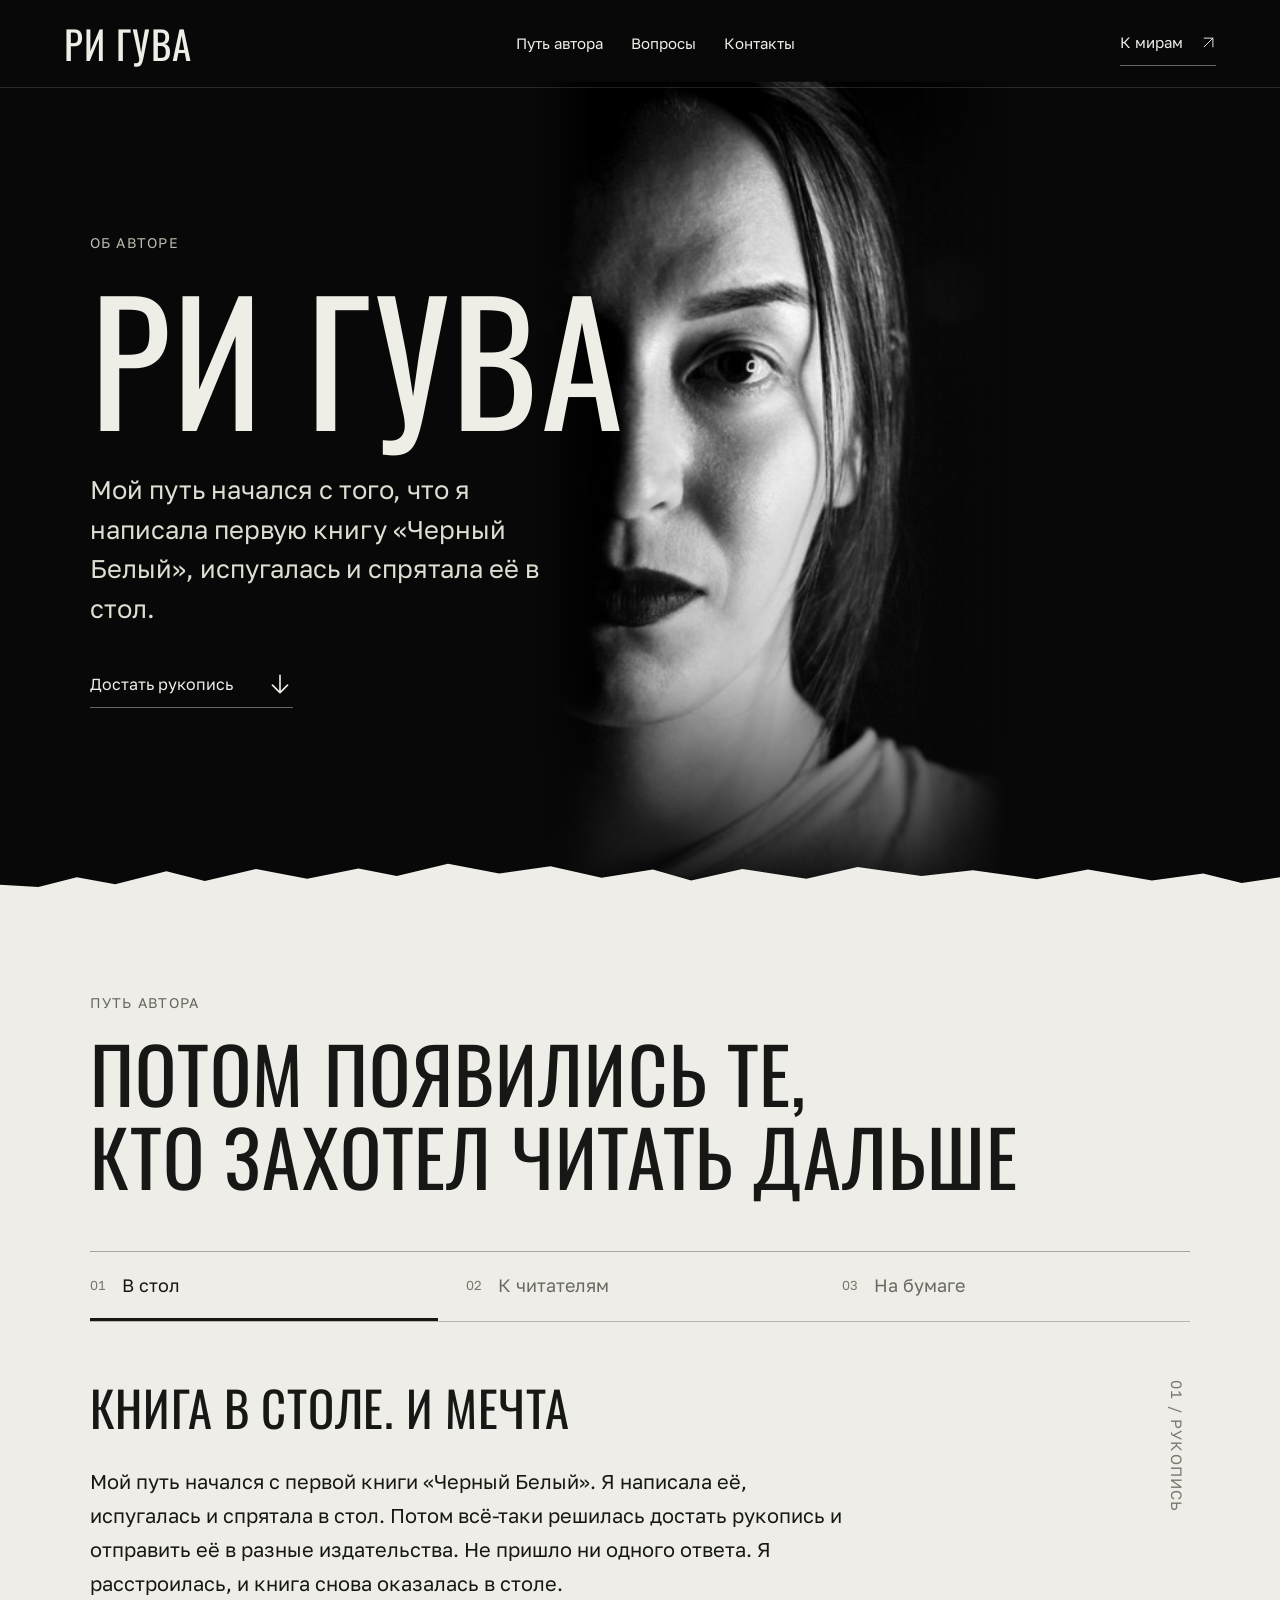
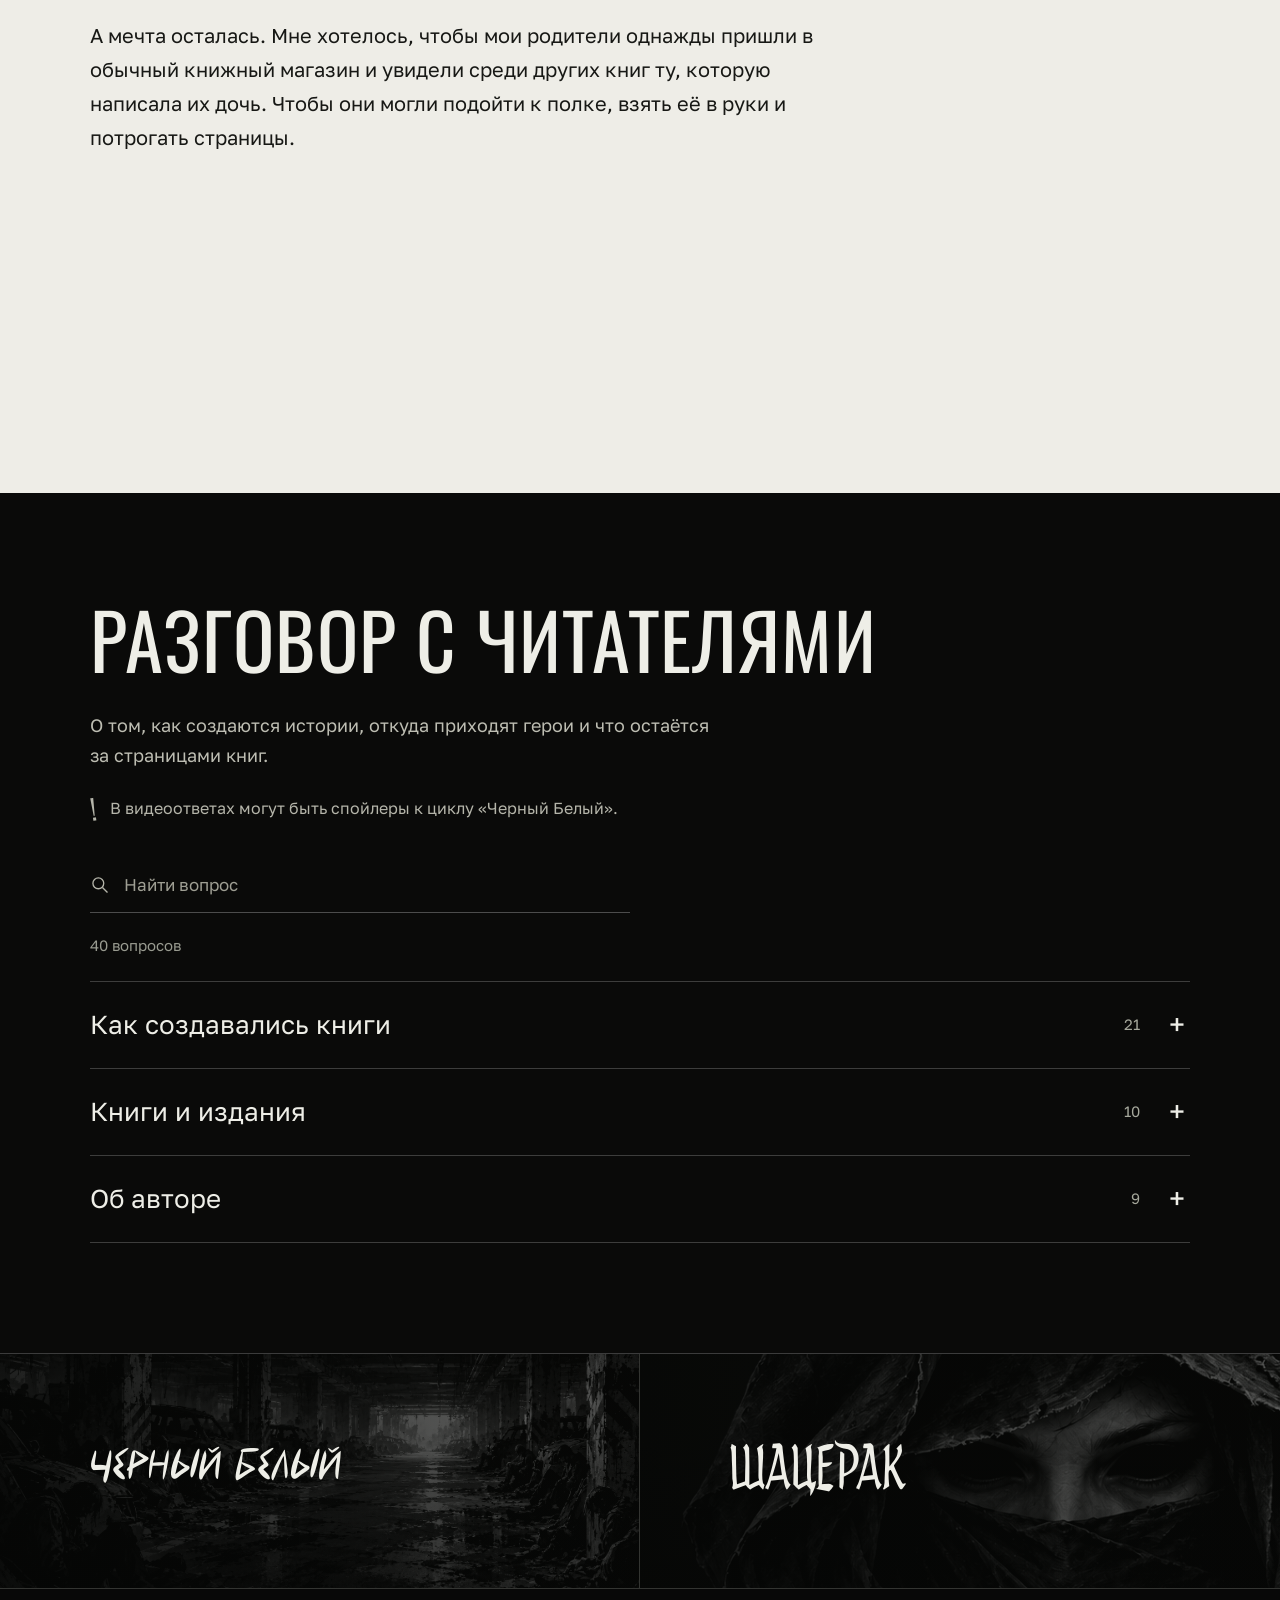
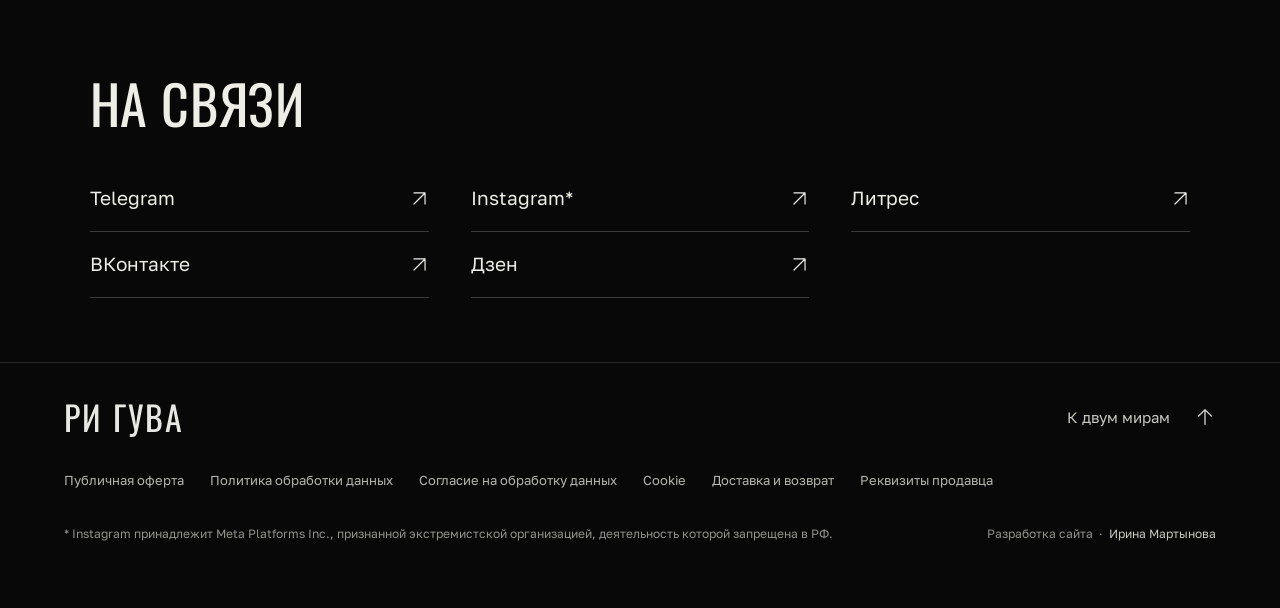
==== about/index.html @ eb8fe23f "Hide tap focus outlines while preserving keyboard focus" ====
<!doctype html>
<html lang="ru">
<head>
<meta charset="utf-8">
<meta http-equiv="Content-Security-Policy" content="connect-src 'none'; form-action 'none'; base-uri 'self'; object-src 'none'">
<meta name="robots" content="noindex,nofollow">
<meta name="viewport" content="width=device-width,initial-scale=1">
<meta name="theme-color" content="#080808">
<meta name="description" content="Ри Гува. История первой рукописи, читателей и книг, которые можно держать в руках.">
<title>Ри Гува · Об авторе</title>
<link rel="icon" href="../assets/sigil.svg" type="image/svg+xml">
<link rel="stylesheet" href="../assets/fonts.css">
<link rel="stylesheet" href="../world-fonts.css">
<link rel="stylesheet" href="../medieval-font-v9.css">
<link rel="stylesheet" href="../typography.css">
<link rel="stylesheet" href="../author-page-v50.css?v=108">
<script src="../resource-loading-v101.js?v=108.2" defer></script>
<script src="../focus-input-v110.js?v=110" defer></script>
<script src="../arrow-icons-v109.js?v=109" defer></script>
<script src="../questions-data-v16.js?v=45" defer></script>
<script src="../author-page-v50.js?v=84" defer></script>
<link rel="stylesheet" href="../author-reading-v68.css?v=68">
<link rel="stylesheet" href="../footer-consistency-v69.css?v=69">
<link rel="stylesheet" href="../author-heading-v72.css?v=72">
<link rel="stylesheet" href="../author-shatserak-tile-v74.css?v=108">
<link rel="stylesheet" href="../author-refinement-v84.css?v=84">
<link rel="stylesheet" href="../footer-shared-v82.css?v=82">
<link rel="stylesheet" href="../legal-v18.css?v=82">
<script src="../legal-v18.js?v=82" defer></script>
<link rel="stylesheet" href="../arrow-icons-v109.css?v=109">
<link rel="stylesheet" href="../focus-input-v110.css?v=110">
</head>
<body class="author-document">
<a class="author-skip" href="#author-path">Перейти к истории</a>
<header class="author-header">
 <a class="author-wordmark" href="../index.html?v=110#home" aria-label="Ри Гува, к двум мирам">РИ ГУВА</a>
 <nav aria-label="Об авторе"><a href="#author-path">Путь автора</a><a href="#author-questions">Вопросы</a><a href="#author-contact">Контакты</a></nav>
 <a class="author-world-return" href="../index.html?v=110#home">К мирам <span aria-hidden="true"><svg class="ri-arrow-icon-v109" viewBox="0 0 24 24" width="1em" height="1em" aria-hidden="true" focusable="false" fill="none" stroke="currentColor" stroke-width="1.5" stroke-linecap="round" stroke-linejoin="round"><path d="M5 19 19 5M5 5h14v14"/></svg></span></a>
</header>
<main>
 <section class="author-hero" aria-labelledby="author-name">
  <figure class="author-portrait"><img src="../assets/author-v50/ri-guva-portrait.svg" width="640" height="640" alt="Портрет Ри Гувы"></figure>
  <div class="author-hero-copy">
   <p class="author-eyebrow">Об авторе</p>
   <h1 id="author-name">Ри Гува</h1>
   <p class="author-lead">Мой путь начался с того, что я написала первую книгу «Черный Белый», испугалась и спрятала её в стол.</p>
   <a class="author-world-return" href="#author-path">Достать рукопись <span aria-hidden="true"><svg class="ri-arrow-icon-v109" viewBox="0 0 24 24" width="1em" height="1em" aria-hidden="true" focusable="false" fill="none" stroke="currentColor" stroke-width="1.5" stroke-linecap="round" stroke-linejoin="round"><path d="M12 4v16M5 13l7 7 7-7"/></svg></span></a>
  </div>
 </section>
 <section class="author-path" id="author-path" aria-labelledby="author-path-title">
  <div class="author-section-heading"><div><p class="author-eyebrow">Путь автора</p><h2 id="author-path-title">Потом появились те, кто&nbsp;захотел читать дальше</h2></div></div>
  <div class="author-manuscript">
   <div class="author-story-tabs" role="tablist" aria-label="Три главы пути автора">
    <button class="author-story-tab" type="button" id="author-tab-drawer" role="tab" aria-controls="author-panel-drawer" aria-selected="true" data-author-chapter="drawer" data-author-folio="01"><span aria-hidden="true">01</span>В&nbsp;стол</button>
    <button class="author-story-tab" type="button" id="author-tab-readers" role="tab" aria-controls="author-panel-readers" aria-selected="false" tabindex="-1" data-author-chapter="readers" data-author-folio="02"><span aria-hidden="true">02</span>К&nbsp;читателям</button>
    <button class="author-story-tab" type="button" id="author-tab-paper" role="tab" aria-controls="author-panel-paper" aria-selected="false" tabindex="-1" data-author-chapter="paper" data-author-folio="03"><span aria-hidden="true">03</span>На&nbsp;бумаге</button>
   </div>
   <div class="author-story-stage">
    <section class="author-story-panel" id="author-panel-drawer" role="tabpanel" aria-labelledby="author-tab-drawer" tabindex="0" data-author-panel="drawer">
     <h3>Книга в&nbsp;столе. И&nbsp;мечта</h3>
     <p>Мой путь начался с первой книги «Черный Белый». Я написала её, испугалась и спрятала в стол. Потом всё-таки решилась достать рукопись и отправить её в разные издательства. Не пришло ни одного ответа. Я расстроилась, и книга снова оказалась в столе.</p>
     <p>А мечта осталась. Мне хотелось, чтобы мои родители однажды пришли в обычный книжный магазин и увидели среди других книг ту, которую написала их дочь. Чтобы они могли подойти к полке, взять её в руки и потрогать страницы.</p>
    </section>
    <section class="author-story-panel" id="author-panel-readers" role="tabpanel" aria-labelledby="author-tab-readers" tabindex="0" data-author-panel="readers" hidden>
     <h3>Историю стали ждать</h3>
     <p>Спустя полтора года я снова собрала всю смелость и выложила «Черный Белый» на бесплатном сайте. И мой мир начал меняться. Появились комментарии, донаты, подписки и люди, которым была нужна моя история.</p>
     <p>Когда вышло продолжение, некоторые читатели возвращались к первой части по шесть раз. Мне было трудно в это поверить. Это был тот самый шок, который не получается передать словами. А потом всё чаще звучала одна просьба: выпустить бумажные книги. Читатели хотели не только читать с экрана, но и держать любимую историю в руках.</p>
    </section>
    <section class="author-story-panel" id="author-panel-paper" role="tabpanel" aria-labelledby="author-tab-paper" tabindex="0" data-author-panel="paper" hidden>
     <h3>Книги можно держать в руках</h3>
     <p>Бумажное издание я стала делать сама. Научилась верстать книги, нашла типографию и начала печатать. Когда история, которая столько времени существовала в рукописи и на экране, наконец стала настоящей книгой, я была чертовски счастлива.</p>
     <p>Книги я тоже распространяла сама, через свой канал и социальные сети. Я не пользовалась рекламой и продвижением. Новые читатели приходили благодаря тем, кто уже прочитал мои книги и хотел поделиться ими с другими. За меня всё делало сарафанное радио.</p>
     <div class="author-dream-v84">
      <p class="author-dream-intro-v84">У меня была мечта…</p>
      <blockquote>Чтобы родители могли прийти в книжный магазин и потрогать книгу их дочери</blockquote>
     </div>
    </section>
    <span class="author-folio" id="author-folio" aria-hidden="true"><span class="author-folio-number-v84" id="author-folio-number-v84">01</span> / РУКОПИСЬ</span>
   </div>
  </div>
 </section>
 <section class="author-questions" id="author-questions" aria-labelledby="author-questions-title">
  <div class="author-questions-inner">
   <h2 id="author-questions-title">Разговор с читателями</h2>
   <p class="author-questions-intro">О&nbsp;том, как создаются истории, откуда приходят герои и&nbsp;что остаётся за&nbsp;страницами книг.</p>
   <p class="author-spoiler" role="note"><span aria-hidden="true">!</span><span>В видеоответах могут быть спойлеры к циклу «Черный Белый».</span></p>
   <label class="author-search"><svg viewBox="0 0 24 24" aria-hidden="true"><circle cx="10" cy="10" r="6.5"/><path d="m15 15 6 6"/></svg><input type="search" id="author-question-search" placeholder="Найти вопрос" aria-label="Найти вопрос об авторе и книгах" aria-controls="author-question-results"></label>
   <p class="author-question-stats" id="author-question-stats" role="status" aria-live="polite"></p>
   <div id="author-question-results"><p class="author-question-empty">Все ответы доступны в <a href="https://t.me/riguva" target="_blank" rel="noopener noreferrer">канале Ри <svg class="ri-arrow-icon-v109" viewBox="0 0 24 24" width="1em" height="1em" aria-hidden="true" focusable="false" fill="none" stroke="currentColor" stroke-width="1.5" stroke-linecap="round" stroke-linejoin="round"><path d="M5 19 19 5M5 5h14v14"/></svg></a>.</p></div>
  </div>
 </section>
 <nav class="author-next-worlds" aria-label="Миры Ри Гувы">
  <a class="author-next-world" href="../index.html?v=110#world-black-white"><strong>Черный Белый</strong></a>
  <a class="author-next-world" href="../index.html?v=110#world-shatserak"><strong>Шацерак</strong></a>
 </nav>
</main>
<footer class="author-contact" id="author-contact" aria-labelledby="author-contact-title">
 <div class="author-contact-main-v82"><div class="author-contact-inner">
  <h2 id="author-contact-title">На связи</h2>
  <nav class="author-socials" aria-label="Ри Гува в интернете">
   <a href="https://t.me/riguva" target="_blank" rel="noopener noreferrer">Telegram <span aria-hidden="true"><svg class="ri-arrow-icon-v109" viewBox="0 0 24 24" width="1em" height="1em" aria-hidden="true" focusable="false" fill="none" stroke="currentColor" stroke-width="1.5" stroke-linecap="round" stroke-linejoin="round"><path d="M5 19 19 5M5 5h14v14"/></svg></span></a>
   <a href="https://www.instagram.com/rishaguva/" target="_blank" rel="noopener noreferrer" aria-describedby="instagram-note">Instagram* <span aria-hidden="true"><svg class="ri-arrow-icon-v109" viewBox="0 0 24 24" width="1em" height="1em" aria-hidden="true" focusable="false" fill="none" stroke="currentColor" stroke-width="1.5" stroke-linecap="round" stroke-linejoin="round"><path d="M5 19 19 5M5 5h14v14"/></svg></span></a>
   <a href="https://www.litres.ru/author/ri-guva-19764391/" target="_blank" rel="noopener noreferrer">Литрес <span aria-hidden="true"><svg class="ri-arrow-icon-v109" viewBox="0 0 24 24" width="1em" height="1em" aria-hidden="true" focusable="false" fill="none" stroke="currentColor" stroke-width="1.5" stroke-linecap="round" stroke-linejoin="round"><path d="M5 19 19 5M5 5h14v14"/></svg></span></a>
   <a href="https://vk.ru/riguva13" target="_blank" rel="noopener noreferrer">ВКонтакте <span aria-hidden="true"><svg class="ri-arrow-icon-v109" viewBox="0 0 24 24" width="1em" height="1em" aria-hidden="true" focusable="false" fill="none" stroke="currentColor" stroke-width="1.5" stroke-linecap="round" stroke-linejoin="round"><path d="M5 19 19 5M5 5h14v14"/></svg></span></a>
   <a href="https://dzen.ru/id/602923cfd131974df2d68e67" target="_blank" rel="noopener noreferrer">Дзен <span aria-hidden="true"><svg class="ri-arrow-icon-v109" viewBox="0 0 24 24" width="1em" height="1em" aria-hidden="true" focusable="false" fill="none" stroke="currentColor" stroke-width="1.5" stroke-linecap="round" stroke-linejoin="round"><path d="M5 19 19 5M5 5h14v14"/></svg></span></a>
  </nav>
   </div></div>
<!-- shared-footer:v82:start -->
<div class="site-footer-v82" data-shared-footer="v82">
 <div class="site-footer-v82__inner">
  <div class="site-footer-v82__top">
   <a class="site-footer-v82__wordmark" href="../index.html?v=110#home" data-worlds-home aria-label="Ри Гува, к двум мирам">РИ ГУВА</a>
   <a class="site-footer-v82__home" href="../index.html?v=110#home" data-worlds-home>К двум мирам <span aria-hidden="true"><svg class="ri-arrow-icon-v109" viewBox="0 0 24 24" width="1em" height="1em" aria-hidden="true" focusable="false" fill="none" stroke="currentColor" stroke-width="1.5" stroke-linecap="round" stroke-linejoin="round"><path d="M12 20V4M5 11l7-7 7 7"/></svg></span></a>
  </div>
  <nav class="site-footer-v82__documents" aria-label="Документы">
   <button type="button" data-legal-open="offer" aria-haspopup="dialog" aria-controls="legal-dialog">Публичная оферта</button>
   <button type="button" data-legal-open="privacy" aria-haspopup="dialog" aria-controls="legal-dialog">Политика обработки данных</button>
   <button type="button" data-legal-open="consent" aria-haspopup="dialog" aria-controls="legal-dialog">Согласие на обработку данных</button>
   <button type="button" data-legal-open="cookies" aria-haspopup="dialog" aria-controls="legal-dialog">Cookie</button>
   <button type="button" data-legal-open="delivery" aria-haspopup="dialog" aria-controls="legal-dialog">Доставка и возврат</button>
   <button type="button" data-legal-open="seller" aria-haspopup="dialog" aria-controls="legal-dialog">Реквизиты продавца</button>
  </nav>
  <div class="site-footer-v82__fineprint">
   <p class="site-footer-v82__note" id="instagram-note">* Instagram принадлежит Meta Platforms Inc., признанной экстремистской организацией, деятельность которой запрещена <span class="site-footer-v82__nowrap">в&nbsp;РФ.</span></p>
   <p class="site-footer-v82__credit">Разработка сайта <span aria-hidden="true">·</span> <span class="site-footer-v82__name">Ирина Мартынова</span></p>
  </div>
 </div>
</div>
<!-- shared-footer:v82:end -->

</footer>
<dialog id="legal-dialog" aria-labelledby="legal-dialog-title" aria-describedby="legal-document-status"><button class="dialog-close" type="button" data-close aria-label="Закрыть документ">×</button><h2 id="legal-dialog-title">Документы</h2><p id="legal-document-status">Документ готовится</p><p id="legal-document-copy"></p><p class="legal-document-note">Заглушка для будущего документа. Условия и реквизиты будут добавлены до запуска соответствующих функций сайта.</p></dialog>
</body>
</html>
---- assets/fonts.css ----
@font-face {
  font-family: 'Golos Text';
  font-style: normal;
  font-weight: 400;
  font-display: swap;
  src: url(font-5.ttf) format('truetype');
}
@font-face {
  font-family: 'Golos Text';
  font-style: normal;
  font-weight: 500;
  font-display: swap;
  src: url(font-6.ttf) format('truetype');
}
@font-face {
  font-family: 'Golos Text';
  font-style: normal;
  font-weight: 600;
  font-display: swap;
  src: url(font-7.ttf) format('truetype');
}
@font-face {font-family:'Cover Condensed';font-style:normal;font-weight:400;font-display:swap;src:url('cover-condensed.ttf') format('truetype');}
@font-face {font-family:'Cover Handwritten';font-style:normal;font-weight:400;font-display:swap;src:url('cover-handwritten.woff2') format('woff2');}
---- world-fonts.css ----
/* Distinct, locally hosted Cyrillic display faces for the two author worlds. */
@font-face{
 font-family:'Ri BW Brush';font-style:normal;font-weight:400;font-display:swap;
 src:url('assets/fonts-worlds/BRO.otf') format('opentype');
}
@font-face{
 font-family:'Ri Medieval';font-style:normal;font-weight:600;font-display:swap;
 src:url('assets/fonts-worlds/CormorantUnicase-SemiBold.ttf') format('truetype');
}
:root{--world-bw-font:'Ri BW Brush','Cover Condensed',sans-serif;--world-shatserak-font:'Ri Medieval',Georgia,serif}

/* The brush stays in large titles. Body copy and controls keep Golos Text. */
.two-worlds .portal-city .portal-copy h2,
.two-worlds[data-world='bw'] .hero.world-hero #hero-title,
.two-worlds[data-world='bw'] .chapter-copy #story-title,
.two-worlds [data-reading-world='bw'] .path-heading h3{
 font-family:var(--world-bw-font);font-weight:400;font-style:normal;
 text-transform:uppercase;letter-spacing:-.015em;line-height:.95;
 -webkit-text-stroke:0;transform:rotate(-3deg);transform-origin:left center;
}
.two-worlds .portal-city .portal-copy h2 em,
.two-worlds[data-world='bw'] #hero-title em,
.two-worlds[data-world='bw'] #story-title em{
 font-family:inherit;font-style:normal;font-weight:400;
}
.two-worlds .portal-city .portal-copy h2 em{margin-left:.15em}
.two-worlds[data-world='bw'] .hero.world-hero #hero-title em{margin-left:.15em}

/* Unicase capitals suggest manuscript and carved lettering without swashes. */
.two-worlds .portal-fantasy .portal-copy h2,
.two-worlds[data-world='shatserak'] .hero.world-hero #hero-title,
.two-worlds[data-world='shatserak'] .chapter-copy #story-title,
.two-worlds [data-reading-world='shatserak'] .path-heading h3{
 font-family:var(--world-shatserak-font);font-weight:600;font-style:normal;
 letter-spacing:.015em;line-height:.98;text-transform:none;
 -webkit-text-stroke:0;transform:none;font-synthesis:none;
}
.two-worlds[data-world='shatserak'] #hero-title em,
.two-worlds[data-world='shatserak'] #story-title em{
 font-family:inherit;font-weight:600;font-style:normal;
}

/* Optional scope for book names, if data-series is added by the app. */
.two-worlds .product-card[data-series='bw'] .product-name{font-family:var(--world-bw-font);font-weight:400;letter-spacing:.01em;line-height:1.12;text-transform:uppercase}
.two-worlds .product-card[data-series='shatserak'] .product-name{font-family:var(--world-shatserak-font);font-weight:600;line-height:1.08}
@media(max-width:600px){
 .two-worlds .portal-city .portal-copy h2{font-size:19.5vw;line-height:.96}
 .two-worlds .portal-fantasy .portal-copy h2{font-size:18.8vw;letter-spacing:.01em}
 .two-worlds[data-world='shatserak'] .hero.world-hero #hero-title{font-size:19.4vw;letter-spacing:0}
 .two-worlds[data-world='bw'] .hero.world-hero #hero-title{font-size:23vw;line-height:.98}
}

/* Embedded-font licence: BRO-OFL.txt
Copyright (c) 2022, Pavel Gridasov (https://videohive.net/user/colorama/portfolio),
with Reserved Font Name: "BRO"

This Font Software is licensed under the SIL Open Font License, Version 1.1.
This license is copied below, and is also available with a FAQ at:
http://scripts.sil.org/OFL


-----------------------------------------------------------
SIL OPEN FONT LICENSE Version 1.1 - 26 February 2007
-----------------------------------------------------------

PREAMBLE
The goals of the Open Font License (OFL) are to stimulate worldwide
development of collaborative font projects, to support the font creation
efforts of academic and linguistic communities, and to provide a free and
open framework in which fonts may be shared and improved in partnership
with others.

The OFL allows the licensed fonts to be used, studied, modified and
redistributed freely as long as they are not sold by themselves. The
fonts, including any derivative works, can be bundled, embedded, 
redistributed and/or sold with any software provided that any reserved
names are not used by derivative works. The fonts and derivatives,
however, cannot be released under any other type of license. The
requirement for fonts to remain under this license does not apply
to any document created using the fonts or their derivatives.

DEFINITIONS
"Font Software" refers to the set of files released by the Copyright
Holder(s) under this license and clearly marked as such. This may
include source files, build scripts and documentation.

"Reserved Font Name" refers to any names specified as such after the
copyright statement(s).

"Original Version" refers to the collection of Font Software components as
distributed by the Copyright Holder(s).

"Modified Version" refers to any derivative made by adding to, deleting,
or substituting -- in part or in whole -- any of the components of the
Original Version, by changing formats or by porting the Font Software to a
new environment.

"Author" refers to any designer, engineer, programmer, technical
writer or other person who contributed to the Font Software.

PERMISSION & CONDITIONS
Permission is hereby granted, free of charge, to any person obtaining
a copy of the Font Software, to use, study, copy, merge, embed, modify,
redistribute, and sell modified and unmodified copies of the Font
Software, subject to the following conditions:

1) Neither the Font Software nor any of its individual components,
in Original or Modified Versions, may be sold by itself.

2) Original or Modified Versions of the Font Software may be bundled,
redistributed and/or sold with any software, provided that each copy
contains the above copyright notice and this license. These can be
included either as stand-alone text files, human-readable headers or
in the appropriate machine-readable metadata fields within text or
binary files as long as those fields can be easily viewed by the user.

3) No Modified Version of the Font Software may use the Reserved Font
Name(s) unless explicit written permission is granted by the corresponding
Copyright Holder. This restriction only applies to the primary font name as
presented to the users.

4) The name(s) of the Copyright Holder(s) or the Author(s) of the Font
Software shall not be used to promote, endorse or advertise any
Modified Version, except to acknowledge the contribution(s) of the
Copyright Holder(s) and the Author(s) or with their explicit written
permission.

5) The Font Software, modified or unmodified, in part or in whole,
must be distributed entirely under this license, and must not be
distributed under any other license. The requirement for fonts to
remain under this license does not apply to any document created
using the Font Software.

TERMINATION
This license becomes null and void if any of the above conditions are
not met.

DISCLAIMER
THE FONT SOFTWARE IS PROVIDED "AS IS", WITHOUT WARRANTY OF ANY KIND,
EXPRESS OR IMPLIED, INCLUDING BUT NOT LIMITED TO ANY WARRANTIES OF
MERCHANTABILITY, FITNESS FOR A PARTICULAR PURPOSE AND NONINFRINGEMENT
OF COPYRIGHT, PATENT, TRADEMARK, OR OTHER RIGHT. IN NO EVENT SHALL THE
COPYRIGHT HOLDER BE LIABLE FOR ANY CLAIM, DAMAGES OR OTHER LIABILITY,
INCLUDING ANY GENERAL, SPECIAL, INDIRECT, INCIDENTAL, OR CONSEQUENTIAL
DAMAGES, WHETHER IN AN ACTION OF CONTRACT, TORT OR OTHERWISE, ARISING
FROM, OUT OF THE USE OR INABILITY TO USE THE FONT SOFTWARE OR FROM
OTHER DEALINGS IN THE FONT SOFTWARE.

*/

/* Embedded-font licence: CormorantUnicase-OFL.txt
Copyright 2015 the Cormorant Project Authors (github.com/CatharsisFonts/Cormorant)

This Font Software is licensed under the SIL Open Font License, Version 1.1.
This license is copied below, and is also available with a FAQ at:
https://scripts.sil.org/OFL


-----------------------------------------------------------
SIL OPEN FONT LICENSE Version 1.1 - 26 February 2007
-----------------------------------------------------------

PREAMBLE
The goals of the Open Font License (OFL) are to stimulate worldwide
development of collaborative font projects, to support the font creation
efforts of academic and linguistic communities, and to provide a free and
open framework in which fonts may be shared and improved in partnership
with others.

The OFL allows the licensed fonts to be used, studied, modified and
redistributed freely as long as they are not sold by themselves. The
fonts, including any derivative works, can be bundled, embedded, 
redistributed and/or sold with any software provided that any reserved
names are not used by derivative works. The fonts and derivatives,
however, cannot be released under any other type of license. The
requirement for fonts to remain under this license does not apply
to any document created using the fonts or their derivatives.

DEFINITIONS
"Font Software" refers to the set of files released by the Copyright
Holder(s) under this license and clearly marked as such. This may
include source files, build scripts and documentation.

"Reserved Font Name" refers to any names specified as such after the
copyright statement(s).

"Original Version" refers to the collection of Font Software components as
distributed by the Copyright Holder(s).

"Modified Version" refers to any derivative made by adding to, deleting,
or substituting -- in part or in whole -- any of the components of the
Original Version, by changing formats or by porting the Font Software to a
new environment.

"Author" refers to any designer, engineer, programmer, technical
writer or other person who contributed to the Font Software.

PERMISSION & CONDITIONS
Permission is hereby granted, free of charge, to any person obtaining
a copy of the Font Software, to use, study, copy, merge, embed, modify,
redistribute, and sell modified and unmodified copies of the Font
Software, subject to the following conditions:

1) Neither the Font Software nor any of its individual components,
in Original or Modified Versions, may be sold by itself.

2) Original or Modified Versions of the Font Software may be bundled,
redistributed and/or sold with any software, provided that each copy
contains the above copyright notice and this license. These can be
included either as stand-alone text files, human-readable headers or
in the appropriate machine-readable metadata fields within text or
binary files as long as those fields can be easily viewed by the user.

3) No Modified Version of the Font Software may use the Reserved Font
Name(s) unless explicit written permission is granted by the corresponding
Copyright Holder. This restriction only applies to the primary font name as
presented to the users.

4) The name(s) of the Copyright Holder(s) or the Author(s) of the Font
Software shall not be used to promote, endorse or advertise any
Modified Version, except to acknowledge the contribution(s) of the
Copyright Holder(s) and the Author(s) or with their explicit written
permission.

5) The Font Software, modified or unmodified, in part or in whole,
must be distributed entirely under this license, and must not be
distributed under any other license. The requirement for fonts to
remain under this license does not apply to any document created
using the Font Software.

TERMINATION
This license becomes null and void if any of the above conditions are
not met.

DISCLAIMER
THE FONT SOFTWARE IS PROVIDED "AS IS", WITHOUT WARRANTY OF ANY KIND,
EXPRESS OR IMPLIED, INCLUDING BUT NOT LIMITED TO ANY WARRANTIES OF
MERCHANTABILITY, FITNESS FOR A PARTICULAR PURPOSE AND NONINFRINGEMENT
OF COPYRIGHT, PATENT, TRADEMARK, OR OTHER RIGHT. IN NO EVENT SHALL THE
COPYRIGHT HOLDER BE LIABLE FOR ANY CLAIM, DAMAGES OR OTHER LIABILITY,
INCLUDING ANY GENERAL, SPECIAL, INDIRECT, INCIDENTAL, OR CONSEQUENTIAL
DAMAGES, WHETHER IN AN ACTION OF CONTRACT, TORT OR OTHERWISE, ARISING
FROM, OUT OF THE USE OR INABILITY TO USE THE FONT SOFTWARE OR FROM
OTHER DEALINGS IN THE FONT SOFTWARE.

*/
---- medieval-font-v9.css ----
/* V9: Stieglitz SP Light, selected by Ameli from specimen option 01. */
@font-face{
 font-family:'Ri Medieval V9';font-style:normal;font-weight:300;font-display:swap;
 src:url('assets/fonts-worlds/v9/StieglitzSP-Light.otf') format('opentype');
 /* Use the title face for Cyrillic; punctuation uses the readable fallback. */
 unicode-range:U+0400-052F;
}
:root{--world-shatserak-font:'Ri Medieval V9',Georgia,serif}
.two-worlds .portal-fantasy .portal-copy h2,
.two-worlds[data-world='shatserak'] .hero.world-hero #hero-title,
.two-worlds[data-world='shatserak'] .chapter-copy #story-title,
.two-worlds [data-reading-world='shatserak'] .path-heading h3,
.two-worlds .product-card[data-series='shatserak'] .product-name,
.two-worlds .product-detail[data-series='shatserak'] .detail-copy h2{
 font-family:var(--world-shatserak-font);font-weight:300;font-style:normal;
 text-transform:none;font-variant:normal;font-synthesis:none;
 letter-spacing:.015em;line-height:1.08;
 -webkit-text-stroke:0;transform:none;
}
.two-worlds[data-world='shatserak'] #hero-title em,
.two-worlds[data-world='shatserak'] #story-title em{
 font-family:inherit;font-weight:300;font-style:normal;
}
@media(max-width:600px){
 .two-worlds .portal-fantasy .portal-copy h2{font-size:19.2vw;letter-spacing:0;line-height:1.08}
 .two-worlds[data-world='shatserak'] .hero.world-hero #hero-title{font-size:20.1vw;letter-spacing:0;line-height:1.06}
 .two-worlds[data-world='shatserak'] .chapter-copy #story-title{font-size:12.4vw;letter-spacing:0;line-height:1.15}
 .two-worlds .product-detail[data-series='shatserak'] .detail-copy h2{font-size:46px;line-height:1.1}
}

/* Stieglitz SP Light, original font file unmodified.
Copyright: Sasha Pavljenko / Павленко + дизайн. All rights reserved.
Author and original SP download: https://pavljenko.ru/product/shrift-stieglitz
Current SP terms: https://pavljenko.ru/page/sp (28.08.2026)
This font uses the author's free SP terms, not SIL OFL.
Personal and commercial use and embedding are permitted. Do not modify the
font, remove author information or sell the font file. Retain the author's
current SP terms and the original source link with redistribution.
Full original author licence PDF, unchanged (embedded by the standalone packager):
url('assets/fonts-worlds/v9/SP-License.pdf')
*/
---- typography.css ----
/* V12 shared type system. World lettering belongs to world names and quotations;
   Golos handles the shop, navigation and all continuous reading. */
:root{
 --ui-font:'Golos Text',Arial,sans-serif;
 --sans:var(--ui-font);--serif:var(--ui-font);
 --type-body:17px;--type-control:16px;--type-meta:13px;
 --type-heading:clamp(34px,3.8vw,54px);
}
body.cinema{font-family:var(--ui-font);font-size:var(--type-body);line-height:1.65;font-synthesis:none;-webkit-text-size-adjust:100%;text-size-adjust:100%}
body.cinema :is(button,input,select,textarea){font-family:var(--ui-font)}
body.cinema .skip{font-size:16px;line-height:1.5}

/* A single, quiet heading style throughout the shared shop. */
body.cinema .section-heading,
body.cinema[data-world='shatserak'] .catalog .section-heading{display:block;margin-bottom:36px}
body.cinema .section-heading h2,
body.cinema.two-worlds .section-heading h2,
body.cinema[data-world='shatserak'] .catalog .section-heading h2,
body.cinema .closing h2{
 font-family:var(--ui-font);font-size:var(--type-heading);font-weight:500;
 font-style:normal;line-height:1.16;letter-spacing:-.035em;
 text-transform:none;transform:none;-webkit-text-stroke:0;max-width:100%;
}
body.cinema .section-heading h2 em,
body.cinema[data-world='shatserak'] .catalog .section-heading h2 em,
body.cinema .closing h2 em{font:inherit;color:inherit}
body.cinema :is(.catalog,.merch,.bonus-materials,.worlds){padding-top:88px;padding-bottom:88px}
body.cinema .closing{padding-top:72px;padding-bottom:72px;min-height:0}
body.cinema .closing>.eyebrow{display:none}
body.cinema .closing-bottom{margin-top:30px;display:block}
body.cinema .closing .text-link{font:400 17px/1.55 var(--ui-font);min-height:48px;gap:26px}
body.cinema .closing-sigil{width:90px;height:210px;top:36px;right:10%;opacity:.22}

/* Navigation stays legible instead of shrinking to fit. */
body.cinema.two-worlds .header{height:88px;padding-inline:5%;gap:26px}
body.cinema .header .wordmark,body.cinema .footer .wordmark{font-family:'Cover Condensed',var(--ui-font);font-size:36px;font-weight:400;line-height:1;letter-spacing:2px;white-space:nowrap}
body.cinema .desktop-nav{margin-left:0;gap:28px;flex-shrink:0;font:400 15px/1.4 var(--ui-font)}
body.cinema .desktop-nav a{min-height:44px;display:flex;align-items:center;gap:6px;padding-block:10px;white-space:nowrap}
body.cinema .desktop-nav a span{font-size:12px;vertical-align:baseline;padding:0;color:#aaa}
body.cinema .header-actions{gap:16px}
body.cinema .experience-replay{font:400 14px/1.4 var(--ui-font);min-height:44px;letter-spacing:0;white-space:nowrap}
body.cinema .bag-button{font:400 15px/1.4 var(--ui-font);gap:10px;min-height:44px}
body.cinema .bag-button span{width:28px;height:28px;font-size:13px}
body.cinema .icon-button{width:44px;height:44px;padding:10px;flex-shrink:0}
body.cinema .icon-button svg{width:24px;height:24px}
@media(max-width:1370px){body.cinema .header .experience-replay{display:none}}
@media(max-width:1180px){
 body.cinema .header .desktop-nav{display:none}
 body.cinema .header .mobile-menu{display:grid}
 body.cinema .header .header-actions{gap:12px}
}

/* World gate: real genre labels and controls, with the chosen world faces intact. */
body.cinema .gate-heading{top:132px}
body.cinema .gate-heading .eyebrow{font:400 12px/1.5 var(--ui-font);letter-spacing:.1em;margin-bottom:20px}
body.cinema .gate-heading h1{font:400 clamp(38px,4.4vw,66px)/1.12 var(--ui-font);letter-spacing:-.045em}
body.cinema .gate-heading h1 em{font:inherit;font-style:normal}
body.cinema .portal-copy .portal-index{font:400 12px/1.5 var(--ui-font);letter-spacing:.07em;margin-bottom:24px;gap:16px}
body.cinema .portal-index>span:first-child{font:400 18px/1.4 var(--ui-font);letter-spacing:0}
body.cinema .portal-description{font:400 17px/1.6 var(--ui-font);color:#d0d0d0;max-width:34ch;margin-top:28px;min-height:0}
body.cinema .portal-bottom{padding-top:22px;margin-top:28px;gap:22px}
body.cinema .portal-enter{font:400 15px/1.5 var(--ui-font);letter-spacing:.015em;gap:15px}
body.cinema .portal-enter i{width:48px;height:48px;font-size:24px;flex-shrink:0}
body.cinema .portal-count{font:400 13px/1.5 var(--ui-font);letter-spacing:.02em;white-space:nowrap;color:#bbb}
body.cinema .gate-caption{display:none}

/* The immersive scenes have only large literary type and clear navigation. */
body.cinema .hero-topline>span:first-child{font:inherit;padding-left:0}
body.cinema .hero-topline{font:400 12px/1.5 var(--ui-font);letter-spacing:.08em}
body.cinema .hero-topline>span:last-child{display:none}
body.cinema.two-worlds .hero.world-hero .hero-invitation>p{font:400 17px/1.65 var(--ui-font);color:#dedede;max-width:360px}
body.cinema .hero-invitation{gap:30px}
body.cinema.two-worlds .world-hero .enter-story{font:400 15px/1.5 var(--ui-font);letter-spacing:.015em;gap:16px;min-height:48px}
body.cinema .enter-symbol{width:52px;height:52px;font-size:28px;flex-shrink:0}
body.cinema .world-hero-footer{font:400 15px/1.5 var(--ui-font);letter-spacing:0;gap:28px;bottom:40px;padding-top:18px}
body.cinema .world-hero-footer :is(a,button){min-height:44px;display:flex;align-items:center;font:inherit;letter-spacing:inherit}
body.cinema .gate-effects{font:400 14px/1.3 var(--ui-font);min-height:44px;padding:9px 15px;gap:8px;right:22px;bottom:20px;max-width:190px}
body.cinema .gate-effects .effect-icon{font-size:22px}
body.cinema.two-worlds[data-world='bw'] #story-title{font:400 clamp(42px,4.6vw,76px)/1.16 var(--world-bw-font);letter-spacing:.01em}
body.cinema.two-worlds[data-world='bw'] #story .chapter-description{display:none}
body.cinema.two-worlds[data-world='shatserak'] #story-title{font:300 clamp(50px,6.4vw,94px)/1.14 var(--world-shatserak-font);letter-spacing:.01em}
body.cinema.two-worlds[data-world='shatserak'] #story .chapter-description{font:300 clamp(34px,3.5vw,48px)/1.28 var(--world-shatserak-font);letter-spacing:.01em;max-width:660px;color:#ccc;margin-top:25px}
body.cinema #story .chapter-copy{max-width:64%}
body.cinema #story .chapter-link{font:400 16px/1.5 var(--ui-font);gap:30px;min-height:48px;margin-top:28px}
body.cinema #story .chapter-object>span{font:400 13px/1.5 var(--ui-font);letter-spacing:0}
body.cinema #story .chapter-bottom a,body.cinema .memory-bottom a,body.cinema .field-bottom a{font:400 15px/1.5 var(--ui-font);letter-spacing:0;min-height:44px}
body.cinema .field-scribble p{font:400 32px/1.3 var(--world-bw-font);letter-spacing:.02em}
body.cinema .field-scribble{max-width:220px}

/* Shared bookshop labels, prices and actions use the same readable scale. */
body.cinema .catalog-bar{margin-bottom:36px}
body.cinema .filters{gap:28px;flex-wrap:wrap}
body.cinema .filter{font:400 16px/1.5 var(--ui-font);min-height:48px;padding:12px 0;letter-spacing:0}
body.cinema .filter sup{font:400 12px/1 var(--ui-font);margin-left:5px}
body.cinema .product-grid{align-items:start}
body.cinema .product-card .product-meta,body.cinema #merch-grid .product-meta{font:400 13px/1.6 var(--ui-font);letter-spacing:.025em;margin-top:20px;color:#595959;text-transform:none}
body.cinema .product-card .product-tag,body.cinema #merch-grid .product-tag{font:400 12px/1.5 var(--ui-font);letter-spacing:0;top:14px;right:14px;padding:6px 10px;max-width:calc(100% - 28px);text-align:center}
body.cinema.two-worlds .product-grid .product-name{font-size:34px;line-height:1.2;margin-top:12px;letter-spacing:.01em;overflow-wrap:anywhere}
body.cinema.two-worlds .product-card[data-series='shatserak'] .product-name{font:300 42px/1.15 var(--world-shatserak-font);letter-spacing:.01em}
body.cinema .product-buy{gap:14px 20px;flex-wrap:wrap;align-items:center;margin-top:20px;padding-top:16px;min-height:68px}
body.cinema .product-price{font:500 20px/1.4 var(--ui-font);white-space:nowrap}
body.cinema .product-format,body.cinema.two-worlds .external-format{font:400 15px/1.5 var(--ui-font);max-width:none;color:#555;white-space:normal}
body.cinema.two-worlds .add-button{font:400 15px/1.4 var(--ui-font);gap:12px;min-height:44px;padding:5px 0}
body.cinema .add-button span{width:32px;height:32px;font-size:22px}
body.cinema.two-worlds :is(.external-book-action,.external-book-link){font:400 15px/1.5 var(--ui-font);letter-spacing:0;gap:16px;min-height:44px;white-space:normal}
body.cinema .merch-card .product-name,body.cinema .merch-card:first-child .product-name{font:500 27px/1.3 var(--ui-font);letter-spacing:-.025em;margin-top:12px;overflow-wrap:anywhere}
body.cinema .merch-card .product-meta{color:#bbb}
body.cinema .merch-card .product-tag{color:#ddd}
body.cinema .merch-card .product-buy{align-items:center}
body.cinema .product-grid .product-visual{height:360px}
body.cinema.two-worlds .catalog #book-grid[data-collection='shatserak']{max-width:1040px;gap:48px}
body.cinema.two-worlds .catalog #book-grid[data-collection='bw']{gap:32px}
body.cinema.two-worlds[data-world='shatserak'] .catalog .product-card .product-meta{color:#b0b0b0}
body.cinema.two-worlds[data-world='shatserak'] .catalog :is(.product-format,.external-format){color:#b7b7b7}
body.cinema.two-worlds[data-world='shatserak'] .catalog .filter{color:#aaa}
body.cinema.two-worlds[data-world='shatserak'] .catalog .filter.active{color:#eee}
body.cinema.two-worlds[data-world='shatserak'] .catalog :is(.product-price,.add-button,.external-book-action,.external-book-link){color:#e2e2e2}

/* Bonuses have one title, with no second explanatory column. */
body.cinema .bonus-tabs{gap:32px;margin-bottom:34px}
body.cinema .bonus-tab{font:400 16px/1.5 var(--ui-font);letter-spacing:0;min-height:52px;padding:14px 0;max-width:none}
body.cinema .bonus-chapter-warning{font:400 15px/1.6 var(--ui-font);color:#bdbdbd;margin:0 0 24px}
body.cinema .bonus-order{font:400 13px/1.5 var(--ui-font);letter-spacing:0;padding-top:4px}
body.cinema .bonus-chapter{grid-template-columns:38px minmax(0,1fr) auto;gap:24px;padding-block:32px}
body.cinema .bonus-chapter-copy h4{font:500 26px/1.3 var(--ui-font);letter-spacing:-.02em}
body.cinema .bonus-chapter-copy p{font:400 16px/1.65 var(--ui-font);color:#bdbdbd;margin-top:12px}
body.cinema .bonus-actions{gap:12px 24px}
body.cinema .bonus-actions a{font:400 15px/1.5 var(--ui-font);gap:18px;min-height:44px;color:#ddd}
body.cinema .bonus-library-card--unified{padding:44px 48px;gap:60px;min-height:0}
body.cinema .bonus-library-card--unified h4{font:500 34px/1.22 var(--ui-font);letter-spacing:-.025em}
body.cinema .bonus-library-card--unified .bonus-library-copy>p{font:400 17px/1.65 var(--ui-font);color:#c8c8c8;max-width:40ch;margin:20px 0}
body.cinema .bonus-library-card--unified .bonus-library-copy>.bonus-spoiler{font-size:15px;color:#d1c7b5}
body.cinema :is(.bonus-button,.bonus-secondary){font:400 16px/1.5 var(--ui-font);min-height:48px;padding:12px 20px}

/* Reading order is a list, not a cluster of tiny captions. */
body.cinema .world-path{gap:60px;grid-template-columns:minmax(0,.8fr) minmax(0,1.2fr);padding-block:30px}
body.cinema .path-heading>span:first-child{font:400 12px/1.5 var(--ui-font);letter-spacing:.07em;color:#626262}
body.cinema .path-heading .genre{font:400 13px/1.6 var(--ui-font);letter-spacing:.015em;margin-top:20px;color:#626262}
body.cinema .path-heading h3{font-size:40px;line-height:1.15;margin-top:16px;letter-spacing:.01em}
body.cinema .reading-order button{grid-template-columns:38px minmax(0,1fr) 24px;gap:16px;min-height:78px;padding-block:18px;text-align:left;align-items:center}
body.cinema .reading-order button>span{font:400 14px/1.5 var(--ui-font);color:#666}
body.cinema .reading-order strong{font:500 21px/1.4 var(--ui-font);letter-spacing:-.02em;overflow-wrap:anywhere}
body.cinema .reading-order b{font:400 22px/1 var(--ui-font);justify-self:end}
body.cinema.two-worlds[data-world='shatserak'] .path-heading>span:first-child,
body.cinema.two-worlds[data-world='shatserak'] .path-heading .genre,
body.cinema.two-worlds[data-world='shatserak'] .reading-order button>span{color:#b8b8b8}

body.cinema .footer{padding:42px 5%;gap:32px;flex-wrap:wrap;align-items:center}
body.cinema .footer>p{font:400 14px/1.6 var(--ui-font);max-width:38ch;color:#b9b9b9}
body.cinema .footer-links{font:400 15px/1.5 var(--ui-font);gap:24px}
body.cinema .footer-links a{min-height:44px;display:flex;align-items:center}
body.cinema .toast{font:400 16px/1.5 var(--ui-font);max-width:min(440px,calc(100vw - 32px));padding:16px 20px}

@media(max-width:1100px){
 body.cinema.two-worlds .catalog #book-grid[data-collection='bw']{grid-template-columns:repeat(2,minmax(0,1fr));gap:42px 30px}
 body.cinema .bonus-chapter{grid-template-columns:34px minmax(0,1fr)}
 body.cinema .bonus-actions{grid-column:2}
 body.cinema .world-path{gap:36px}
 body.cinema .product-buy{align-items:flex-start}
}
@media(max-width:720px){
 body.cinema .world-path{grid-template-columns:minmax(0,1fr);gap:26px}
 body.cinema .path-heading .genre{display:none}
 body.cinema .bonus-library-card--unified{gap:32px;padding:32px}
 body.cinema .product-grid .product-visual{height:310px}
 body.cinema .portal-description{font-size:16px}
}
@media(max-width:600px){
 :root{--type-body:16px;--type-control:15px;--type-meta:12px;--type-heading:34px}
 body.cinema.two-worlds .header{height:76px;padding-inline:6%;gap:14px}
 body.cinema .header .wordmark{font-size:31px;letter-spacing:1.7px}
 body.cinema .header .header-actions{gap:6px}
 body.cinema .header .bag-button{font-size:14px;gap:6px}
 body.cinema .header .bag-button span{font-size:12px;width:25px;height:25px}
 body.cinema .header #search-open{display:none}
 body.cinema .gate-heading{top:120px;left:7%;right:7%}
 body.cinema .gate-heading h1{font-size:39px;max-width:310px;line-height:1.12}
 body.cinema .gate-heading .eyebrow{font-size:12px;letter-spacing:.045em;margin-bottom:16px}
 body.cinema .portal-copy{bottom:52px}
 body.cinema .portal-copy .portal-index{font-size:12px;letter-spacing:.02em;gap:12px;margin-bottom:20px}
 body.cinema .portal-index i{width:24px}
 body.cinema .portal-index>span:first-child{font-size:16px}
 body.cinema .portal-description{font-size:16px;line-height:1.6;max-width:29ch;margin-top:22px}
 body.cinema .portal-bottom{gap:12px;margin-top:24px;padding-top:18px}
 body.cinema .portal-enter{font-size:14px;gap:12px;letter-spacing:0}
 body.cinema .portal-count{font-size:12px}
 body.cinema .portal-enter i{width:44px;height:44px;font-size:22px}
 body.cinema .world-portal:first-child{min-height:92svh}
 body.cinema .world-portal{min-height:76svh}
 body.cinema .hero-topline{font-size:12px;letter-spacing:.035em}
 body.cinema.two-worlds .hero.world-hero .hero-copy{top:24%;left:7%;width:86%}
 body.cinema.two-worlds .hero.world-hero .hero-invitation>p{font-size:17px;line-height:1.6;max-width:30ch}
 body.cinema .hero-invitation{margin-top:26px}
 body.cinema.two-worlds .world-hero .enter-story{font-size:15px;gap:14px;max-width:100%;letter-spacing:0}
 body.cinema .enter-symbol{width:48px;height:48px}
 body.cinema .world-hero-footer{font-size:15px;gap:18px;bottom:80px;left:7%;right:7%;padding-top:14px;justify-content:space-between;flex-wrap:wrap}
 body.cinema .world-hero-footer :is(a,button){font-size:15px}
 body.cinema .gate-effects{right:14px;bottom:14px;font-size:13px;min-height:44px;padding:9px 13px}
 body.cinema.two-worlds #story .chapter-copy{max-width:100%}
 body.cinema.two-worlds[data-world='bw'] #story-title{font-size:11.9vw;line-height:1.2}
 body.cinema.two-worlds[data-world='shatserak'] #story-title{font-size:15.4vw!important;line-height:1.16!important}
 body.cinema.two-worlds[data-world='shatserak'] #story .chapter-description{font-size:34px;line-height:1.28;margin-top:22px}
 body.cinema #story .chapter-link{font-size:16px;margin-top:26px}
 body.cinema #story .chapter-object>span{font-size:12px}
 body.cinema #story{padding-top:110px;padding-bottom:115px}
 body.cinema #story .chapter-object{margin-top:30px;width:116px}
 body.cinema #story .chapter-bottom a,body.cinema .memory-bottom a,body.cinema .field-bottom a{font-size:15px}
 body.cinema .field-scribble p{font-size:28px;line-height:1.35}
 body.cinema .field-scribble{max-width:180px}
 body.cinema :is(.catalog,.merch,.bonus-materials,.worlds){padding-top:62px;padding-bottom:62px}
 body.cinema .section-heading{margin-bottom:28px}
 body.cinema .section-heading h2,body.cinema[data-world='shatserak'] .catalog .section-heading h2{font-size:34px;line-height:1.2;letter-spacing:-.035em}
 body.cinema .filters{gap:12px 22px;max-width:100%}
 body.cinema .filter{font-size:15px;min-height:48px;padding:12px 0}
 body.cinema .filter sup{font-size:12px}
 body.cinema .catalog-bar{margin-bottom:28px}
 body.cinema.two-worlds .product-grid,body.cinema.two-worlds .catalog #book-grid[data-collection='bw'],body.cinema.two-worlds .catalog #book-grid[data-collection='shatserak']{gap:38px 22px}
 body.cinema.two-worlds .product-grid .product-name{font-size:32px;line-height:1.2}
 body.cinema.two-worlds .product-card[data-series='shatserak'] .product-name{font-size:40px;line-height:1.18}
 body.cinema .product-card .product-meta,body.cinema #merch-grid .product-meta{font-size:12px;line-height:1.6;margin-top:18px}
 body.cinema .product-card .product-tag,body.cinema #merch-grid .product-tag{font-size:12px;padding:6px 10px}
 body.cinema .product-price{font-size:20px}
 body.cinema .product-format,body.cinema.two-worlds .external-format{font-size:15px}
 body.cinema.two-worlds .add-button{font-size:15px}
 body.cinema .merch-card .product-name,body.cinema .merch-card:first-child .product-name{font-size:26px;line-height:1.3}
 body.cinema .merch-grid{gap:36px}
 body.cinema .bonus-tabs{gap:26px;margin-bottom:28px}
 body.cinema .bonus-tab{font-size:16px;max-width:none}
 body.cinema .bonus-chapter{grid-template-columns:26px minmax(0,1fr);gap:16px;padding-block:28px}
 body.cinema .bonus-order{font-size:13px}
 body.cinema .bonus-chapter-copy h4{font-size:24px}
 body.cinema .bonus-chapter-copy p{font-size:16px}
 body.cinema .bonus-actions a{font-size:15px}
 body.cinema .bonus-library-card--unified{padding:28px 22px;gap:30px}
 body.cinema .bonus-library-card--unified h4{font-size:28px;line-height:1.25}
 body.cinema .bonus-library-card--unified .bonus-library-copy>p{font-size:16px;line-height:1.65;margin:18px 0}
 body.cinema .bonus-library-card--unified .bonus-library-copy>.bonus-spoiler{font-size:15px}
 body.cinema .path-heading>span:first-child{font-size:12px}
 body.cinema .path-heading h3{font-size:38px;line-height:1.2;margin-top:12px}
 body.cinema .reading-order button{grid-template-columns:30px minmax(0,1fr) 22px;gap:12px;min-height:76px;padding-block:18px}
 body.cinema .reading-order strong{font-size:19px;line-height:1.45}
 body.cinema .reading-order button>span{font-size:14px}
 body.cinema .closing{padding-block:60px}
 body.cinema .closing h2{font-size:38px;line-height:1.2}
 body.cinema .closing .text-link{font-size:17px;gap:22px}
 body.cinema .closing-sigil{width:65px;height:160px;right:8%;top:32px;opacity:.12}
 body.cinema .footer{padding:32px 7%;display:flex;gap:22px}
 body.cinema .footer>p{font-size:14px;line-height:1.6;max-width:29ch}
 body.cinema .footer-links{font-size:15px}
}
@media(max-width:480px){
 body.cinema.two-worlds .product-grid,body.cinema.two-worlds .catalog #book-grid[data-collection='bw'],body.cinema.two-worlds .catalog #book-grid[data-collection='shatserak']{grid-template-columns:minmax(0,1fr);gap:42px;max-width:none}
 body.cinema .product-grid .product-visual{height:390px}
 body.cinema .product-buy{justify-content:space-between;align-items:center}
 body.cinema .product-grid .product-buy .product-format{max-width:48%}
 body.cinema .merch-grid{grid-template-columns:minmax(0,1fr)}
 body.cinema .merch-card .product-visual,body.cinema .merch-card:first-child .product-visual{height:330px}
}
@media(max-width:360px){
 body.cinema .gate-heading h1{font-size:36px}
 body.cinema .portal-enter{font-size:14px;gap:10px}
 body.cinema .portal-count{font-size:12px}
 body.cinema .portal-description{font-size:16px}
 body.cinema .product-grid .product-visual{height:350px}
 body.cinema .product-buy{gap:12px;flex-wrap:wrap}
 body.cinema .bonus-library-card--unified{padding-inline:20px}
 body.cinema .bonus-library-card--unified h4{font-size:27px}
}

/* Keep the complete quotation readable over the light shaft in the city scene. */
body.cinema.two-worlds[data-world='bw'] #story{background:linear-gradient(90deg,#070707e8,#070707a6 68%,#07070759)}
body.cinema.two-worlds[data-world='bw'] #story-title em{color:#e4e4e4}
body.cinema .hero-book-note small{font:400 12px/1.5 var(--ui-font);letter-spacing:.02em}
body.cinema .hero-book-note em{font:400 15px/1.5 var(--ui-font);font-style:normal;letter-spacing:0}

/* The merchandise gallery had older ID-scoped type rules. */
body.cinema #merch-grid .product-meta{font:400 13px/1.6 var(--ui-font);color:#bdbdbd;letter-spacing:.015em}
body.cinema #merch-grid .product-tag{font:400 12px/1.5 var(--ui-font);color:#252525;background:#eeeeeeeb;border-color:#777;padding:6px 10px;letter-spacing:0}
body.cinema #merch-grid .product-price{font:500 20px/1.4 var(--ui-font);color:#eee}
body.cinema #merch-grid .add-button{font:400 15px/1.5 var(--ui-font);color:#eee;min-height:44px;gap:12px}
@media(max-width:600px){body.cinema #merch-grid .product-meta{font-size:12px}}

body.cinema .catalog .product-card .product-tag{top:0}
body.cinema #merch-grid .product-name{font:500 27px/1.3 var(--ui-font);letter-spacing:-.025em}
@media(max-width:600px){body.cinema #merch-grid .product-name{font-size:26px}}
---- author-page-v50.css ----
/* The author has one neutral reading space shared by both universes. */
:root{--author-paper:#eeeDE7;--author-ink:#171815;--author-ui:'Golos Text',Arial,sans-serif;--author-display:'Cover Condensed','Arial Narrow',Arial,sans-serif}
*{box-sizing:border-box}html{scroll-behavior:smooth;scroll-padding-top:100px}
body.author-document{margin:0;background:#080808;color:#eeeee7;font:400 18px/1.7 var(--author-ui);-webkit-font-smoothing:antialiased}
.author-document h1,.author-document h2,.author-document h3,.author-document p,.author-document figure{margin:0}
.author-document button,.author-document input{font:inherit}.author-document button{cursor:pointer}.author-document a{color:inherit;text-decoration:none}
.author-document a,.author-document button{-webkit-tap-highlight-color:transparent}
.author-document :focus-visible{outline:2px solid currentColor;outline-offset:5px}
.author-document [hidden]{display:none!important}
.author-skip{position:fixed;left:20px;top:-100px;z-index:100;background:var(--author-paper);color:var(--author-ink)!important;padding:12px 20px}
.author-skip:focus{top:12px}
.author-header{position:absolute;top:0;left:0;right:0;z-index:10;padding:20px 5%;min-height:88px;display:flex;align-items:center;justify-content:space-between;gap:24px;border-bottom:1px solid #ffffff21}
.author-wordmark{font:400 39px/1 var(--author-display);letter-spacing:.025em;white-space:nowrap}
.author-header nav{display:flex;align-items:center;gap:28px;font-size:15px}
.author-header nav a{display:inline-flex;align-items:center;min-height:44px}
.author-header nav a:hover,.author-header nav a:focus-visible{text-decoration:underline;text-underline-offset:7px}
.author-world-return{display:inline-flex;align-items:center;gap:18px;min-height:44px;font-size:15px;border-bottom:1px solid #ffffff60}
.author-hero{position:relative;isolation:isolate;overflow:hidden;min-height:780px;min-height:100svh;display:flex;align-items:center;padding:170px 7% 130px;background:#080808}
.author-portrait{position:absolute;z-index:-1;width:min(64vw,960px);aspect-ratio:1;right:-6vw;top:50%;transform:translateY(-45%)}
.author-portrait img{display:block;width:100%;height:100%;object-fit:contain;filter:grayscale(1);mask-image:linear-gradient(90deg,transparent 0%,#000 7%,#000 44%,transparent 57%);-webkit-mask-image:linear-gradient(90deg,transparent 0%,#000 7%,#000 44%,transparent 57%)}
.author-hero::after{content:'';position:absolute;inset:0;z-index:0;pointer-events:none;background:linear-gradient(0deg,#080808 0%,#08080822 25%,transparent 65%)}
.author-hero-copy{position:relative;z-index:1;width:55%;max-width:700px}
.author-eyebrow{font:400 14px/1.5 var(--author-ui);letter-spacing:.09em;text-transform:uppercase;color:#b9b9ae}
.author-hero h1{font:400 clamp(110px,13vw,200px)/.95 var(--author-display);letter-spacing:.015em;text-transform:uppercase;margin:24px 0 35px}
.author-lead{max-width:500px;font:400 clamp(20px,2vw,26px)/1.55 var(--author-ui);color:#deded3}
.author-hero-copy>.author-world-return{margin-top:34px;gap:34px;font-size:16px}
.author-hero-copy>.author-world-return span{font-size:26px}
.author-path{position:relative;background:var(--author-paper);color:var(--author-ink);padding:92px 7% 100px}
.author-path::before{content:'';position:absolute;left:0;right:0;top:-52px;height:54px;background:var(--author-paper);clip-path:polygon(0 68%,3% 72%,6% 54%,9% 67%,13% 43%,16% 61%,20% 39%,24% 57%,28% 38%,31% 52%,35% 29%,39% 47%,43% 34%,47% 55%,51% 40%,54% 60%,58% 39%,63% 57%,67% 35%,72% 52%,76% 41%,81% 58%,85% 40%,90% 60%,94% 47%,97% 65%,100% 54%,100% 100%,0 100%)}
.author-section-heading{max-width:1120px;margin:0 auto 54px;display:flex;align-items:end;justify-content:space-between;gap:40px}
.author-section-heading h2,.author-questions h2,.author-contact h2{font:400 clamp(48px,6vw,86px)/1.08 var(--author-display);letter-spacing:.015em;text-transform:uppercase}
.author-section-heading .author-eyebrow{color:#66685f;margin-bottom:18px}
.author-path-note{max-width:285px;color:#64665e;font-size:17px}
.author-manuscript{position:relative;max-width:1120px;margin:auto;border-top:1px solid #17181555}
.author-story-tabs{display:grid;grid-template-columns:repeat(3,minmax(0,1fr));gap:28px;border-bottom:1px solid #17181540}
.author-story-tab{min-height:68px;padding:18px 0;display:flex;align-items:center;justify-content:flex-start;gap:16px;border:0;border-bottom:3px solid transparent;background:none;color:#696b62;text-align:left;font-size:18px}
.author-story-tab>span{font-size:13px;font-variant-numeric:tabular-nums;color:#77796f}
.author-story-tab[aria-selected=true]{border-bottom-color:#171815;color:#171815}
.author-story-tab:hover{color:#171815}
.author-story-stage{position:relative;min-height:525px;padding:58px 100px 42px 0}
.author-story-panel{max-width:760px;animation:author-page-enter .45s ease both}
.author-story-panel h3{font:400 clamp(34px,3.8vw,52px)/1.15 var(--author-display);text-transform:uppercase;letter-spacing:.015em;margin-bottom:28px}
.author-story-panel p{font-size:20px;line-height:1.85;max-width:66ch}
.author-story-panel p+p{margin-top:1em}
.author-folio{position:absolute;right:2px;top:58px;writing-mode:vertical-rl;font:400 15px/1.5 var(--author-ui);letter-spacing:.08em;color:#77796f}
.author-path-quote{max-width:1120px;margin:15px auto 0!important;padding-top:32px;border-top:1px solid #17181540;font:400 clamp(27px,3.1vw,42px)/1.3 var(--author-display);text-transform:uppercase;max-width:1120px}
.author-path-quote span{display:block;max-width:830px}
.author-questions{padding:104px 7% 110px;background:#0a0a09}
.author-questions-inner{max-width:1120px;margin:auto}
.author-questions h2{margin-bottom:30px}
.author-questions-intro{font-size:18px;max-width:640px;color:#bdbdb2}
.author-spoiler{display:flex;gap:14px;align-items:flex-start;margin:24px 0 32px!important;font:400 16px/1.65 var(--author-ui);color:#b5b5aa}
.author-spoiler>span:first-child{font:400 28px/1 var(--author-display);transform:rotate(-8deg)}
.author-search{display:flex;align-items:center;gap:14px;max-width:540px;min-height:54px;border-bottom:1px solid #ffffff45;margin:36px 0 20px}
.author-search:focus-within{border-color:#eeeeDF}
.author-search svg{flex:0 0 20px;width:20px;height:20px;fill:none;stroke:currentColor;stroke-width:1.6;color:#b5b5aa}
.author-search input{width:100%;min-width:0;border:0;padding:10px 0;background:none;color:inherit;font-size:17px;outline:none!important}
.author-search input::placeholder{color:#9e9e93}
.author-question-stats{font-size:15px;color:#999b90;margin:0 0 22px!important;min-height:26px}
.author-question-topic{border-top:1px solid #ffffff35}
.author-question-topic:last-child{border-bottom:1px solid #ffffff35}
.author-question-topic>summary{display:grid;grid-template-columns:minmax(0,1fr) auto 26px;align-items:center;gap:24px;min-height:86px;padding:20px 0;cursor:pointer;list-style:none}
.author-question-topic>summary::-webkit-details-marker{display:none}
.author-question-topic>summary h3{font:400 26px/1.4 var(--author-ui)}
.author-question-topic>summary small{font-size:15px;color:#a6a89c}
.author-question-symbol{font:300 29px/1 var(--author-ui);text-align:center;transition:transform .2s}
.author-question-topic[open] .author-question-symbol{transform:rotate(45deg)}
.author-question-list{list-style:none;margin:0;padding:0 0 20px}
.author-question{display:grid;grid-template-columns:28px minmax(0,1fr) auto;gap:22px;align-items:start;padding:17px 0;border-top:1px solid #ffffff18}
.author-question-number{padding-top:5px;color:#919387;font-size:13px;font-variant-numeric:tabular-nums}
.author-question h4{margin:0;font:400 19px/1.65 var(--author-ui)}
.author-video-link{display:inline-flex;align-items:center;justify-content:space-between;gap:12px;min-height:44px;white-space:nowrap;font:400 16px/1.5 var(--author-ui);color:#b6b8aa!important}
.author-video-link:hover{text-decoration:underline;text-underline-offset:6px;color:#fff!important}
.author-question-empty{padding:35px 0;font-size:18px;color:#b8baae}
.author-question-empty button{border:0;border-bottom:1px solid currentColor;background:none;color:inherit;min-height:44px;margin-top:12px;padding:0;font-size:16px}
.author-next-worlds{display:grid;grid-template-columns:repeat(2,minmax(0,1fr));border-top:1px solid #ffffff35}
.author-next-world{position:relative;isolation:isolate;overflow:hidden;min-height:235px;padding:54px 14%;display:flex;align-items:center;justify-content:space-between;gap:24px;background:#10110e;border-bottom:1px solid #ffffff25}
.author-next-world:first-child{border-right:1px solid #ffffff25}
.author-next-world strong{position:relative;z-index:2;font:400 clamp(36px,4.4vw,68px)/1.05 var(--author-display);text-transform:uppercase}
.author-next-world span{position:relative;z-index:2;font:400 36px/1 var(--author-ui)}
/* V57: cropped world details, distinct from the home page's hero scenes. */
.author-next-world::before{content:'';position:absolute;inset:-1px;z-index:0;pointer-events:none;background-size:cover;background-repeat:no-repeat;opacity:.56;filter:grayscale(1) contrast(1.08);transform:scale(1);transition:opacity .4s ease,transform .8s cubic-bezier(.2,.65,.3,1)}
.author-next-world::after{content:'';position:absolute;inset:0;z-index:1;pointer-events:none;background:linear-gradient(90deg,rgba(5,6,5,.82),rgba(5,6,5,.5) 62%,rgba(5,6,5,.35)),linear-gradient(0deg,rgba(5,6,5,.38),transparent 65%)}
.author-next-world[href$='#world-black-white']::before{background-image:var(--ri-author-bw-v108,none);background-position:50% 47%}
.author-next-world[href$='#world-shatserak']::before{background-image:var(--ri-author-shatserak-v108,none);background-size:240% auto;background-position:100% 56%}
.author-next-world:is(:hover,:focus-visible)::before{opacity:.7;transform:scale(1.025)}
@media(prefers-reduced-motion:reduce){.author-next-world::before{transition:none}.author-next-world:is(:hover,:focus-visible)::before{transform:none}}
.author-contact{padding:85px 7% 36px;background:#080808}
.author-contact-inner{max-width:1120px;margin:auto}
.author-contact h2{font-size:54px;margin-bottom:34px}
.author-socials{display:grid;grid-template-columns:repeat(3,minmax(0,1fr));gap:0 42px}
.author-socials a{display:flex;align-items:center;justify-content:space-between;gap:20px;min-height:66px;border-bottom:1px solid #ffffff35;font-size:19px}
.author-socials a:hover{border-color:#eee}
.author-contact-bottom{display:flex;gap:25px;justify-content:space-between;align-items:center;flex-wrap:wrap;margin-top:48px;font-size:15px;color:#aaaCA0}
.author-contact-bottom a{min-height:44px;display:inline-flex;align-items:center}
.author-instagram-note{font-size:13px;line-height:1.7;color:#818578;margin-top:25px!important;max-width:800px}
@keyframes author-page-enter{from{transform:translateY(14px)}to{transform:translateY(0)}}
@media(max-width:1000px){
 .author-header{padding-inline:5%;gap:18px}.author-header nav{gap:18px}
 .author-hero{padding-left:6%;padding-right:6%}.author-hero-copy{width:58%}.author-hero h1{font-size:132px}
 .author-lead{font-size:22px}.author-portrait{width:760px;right:-150px}
 .author-section-heading{display:block}.author-path-note{margin-top:22px;max-width:600px}
 .author-story-stage{padding-right:55px;min-height:570px}.author-question{gap:16px}.author-question h4{font-size:18px}
}
@media(max-width:700px){
 html{scroll-padding-top:80px}.author-header{min-height:76px;padding-block:14px}.author-wordmark{font-size:31px}
 .author-header nav{display:none}.author-header .author-world-return{font-size:15px}
 .author-hero{display:block;padding:570px 7% 100px;min-height:0}.author-hero-copy{width:100%;max-width:none}
 .author-hero h1{font-size:clamp(84px,22vw,120px);margin:20px 0 28px}.author-lead{font-size:20px;line-height:1.65;max-width:480px}
 .author-portrait{top:55px;right:-250px;width:600px;transform:none}.author-hero::after{background:linear-gradient(0deg,#080808 0%,#080808 22%,transparent 65%)}
 .author-path{padding:65px 7% 70px}.author-section-heading{margin-bottom:38px}.author-section-heading h2,.author-questions h2{font-size:54px}
 .author-path-note{font-size:17px}.author-story-tabs{gap:15px}.author-story-tab{min-height:66px;gap:9px;font-size:16px;line-height:1.3}
 .author-story-tab>span{font-size:11px}.author-story-stage{padding:38px 28px 30px 0;min-height:620px}
 .author-story-panel h3{font-size:36px;margin-bottom:24px}.author-story-panel p{font-size:18px;line-height:1.85}
 .author-folio{top:40px;font-size:12px}.author-path-quote{font-size:30px;padding-top:26px}
 .author-questions{padding:72px 7% 80px}.author-questions-intro{font-size:17px}
 .author-question-topic>summary{gap:13px;min-height:84px}.author-question-topic>summary h3{font-size:22px}
 .author-question{grid-template-columns:22px minmax(0,1fr);gap:3px 12px;padding:16px 0}
 .author-question-number{grid-column:1;grid-row:1}.author-question h4{grid-column:2;grid-row:1;font-size:17px;line-height:1.7}
 .author-video-link{grid-column:2;grid-row:2;justify-content:flex-start;font-size:16px}
 .author-next-worlds{grid-template-columns:1fr}.author-next-world{min-height:165px;padding:42px 7%}.author-next-world:first-child{border-right:0}
 .author-next-world strong{font-size:48px}.author-contact{padding:65px 7% 30px}
 .author-socials{grid-template-columns:repeat(2,minmax(0,1fr));gap:0 24px}.author-socials a{font-size:17px;min-height:64px}
 .author-contact-bottom{margin-top:36px;gap:8px 24px}.author-instagram-note{font-size:12px}
}
@media(max-width:360px){
 .author-header{padding-inline:6%}.author-wordmark{font-size:29px}.author-hero{padding-top:550px}
 .author-portrait{right:-265px}.author-lead{font-size:18px}
 .author-section-heading h2,.author-questions h2{font-size:48px}.author-story-tabs{gap:10px}.author-story-tab{gap:6px;font-size:15px}
 .author-story-stage{padding-right:22px;min-height:750px}.author-story-panel h3{font-size:33px}.author-story-panel p{font-size:18px}
 .author-question-topic>summary h3{font-size:20px}.author-socials{gap:0 17px}.author-socials a{font-size:16px}
}
@media(prefers-reduced-motion:reduce){html{scroll-behavior:auto}.author-story-panel{animation:none}.author-question-symbol{transition:none}}
---- author-reading-v68.css ----
/* A reading measure for biography, and a tighter rhythm for the question index. */
@media screen {
  body.author-document .author-story-panel p {
    line-height: 1.7;
  }
  body.author-document .author-story-panel p + p {
    margin-top: .9em;
  }
  body.author-document .author-question {
    padding-block: 14px;
  }
  body.author-document .author-question h4 {
    line-height: 1.5;
  }
}
@media screen and (max-width: 700px) {
  body.author-document .author-story-stage {
    min-height: 0;
  }
}
---- footer-consistency-v69.css ----
/* One footer note and development credit across the worlds and author page. */
body.cinema.two-worlds .footer.author-footer .footer-note-v69,
body.author-document .author-contact .footer-note-v69 {
  width: 100%;
  max-width: none;
  margin: 24px 0 0 !important;
  padding: 0;
  color: #a6a6a0;
  font: 400 14px/1.65 var(--ui-font, var(--author-ui, 'Golos Text', Arial, sans-serif));
  letter-spacing: 0;
  text-wrap: pretty;
}
.footer-note-tail-v69 {
  white-space: nowrap;
}
body.cinema.two-worlds .footer.author-footer .footer-credit-v69,
body.author-document .author-contact .footer-credit-v69 {
  display: flex;
  flex-wrap: wrap;
  align-items: baseline;
  justify-content: flex-end;
  gap: 3px 6px;
  width: 100%;
  margin: 24px 0 0;
  padding: 0;
  color: #a6a6a0;
  font: 400 13px/1.5 var(--ui-font, var(--author-ui, 'Golos Text', Arial, sans-serif));
  letter-spacing: 0;
  text-align: right;
}
.footer-credit-name-v69 {
  color: #d0d0ca;
  white-space: nowrap;
}
---- author-heading-v72.css ----
body.author-document #author-path .author-section-heading {
  display: block;
}
body.author-document #author-path #author-path-title {
  max-width: 1080px;
  text-wrap: balance;
}
@media (max-width: 700px) {
  body.author-document #author-path #author-path-title {
    font-size: clamp(38px, 10vw, 54px);
    line-height: 1.1;
  }
}
---- author-shatserak-tile-v74.css ----
/* The hood and black eyes from the Shata poem, framed behind the world link. */
body.author-document .author-next-world[href$='#world-shatserak']::before {
  background-image: var(--ri-author-shatserak-v108,none);
  background-size: 150% auto;
  background-position: 18% 38%;
}
---- author-refinement-v84.css ----
/* One quiet manuscript sequence, with the dream revealed only on its final page. */
body.author-document.author-tabs-ready-v84 .author-story-stage {
  display: grid;
  grid-template-columns: minmax(0, 1fr);
  perspective: 1400px;
}
body.author-document.author-tabs-ready-v84 .author-story-panel,
body.author-document.author-tabs-ready-v84 .author-story-panel[hidden] {
  display: block !important;
  grid-area: 1 / 1;
  align-self: start;
  width: 100%;
  min-width: 0;
  animation: none;
  transform-origin: left center;
}
/* All three pages keep their natural measure in the same grid cell. Switching
   never empties the stage, waits on a timer or changes its measured height. */
body.author-document.author-tabs-ready-v84 .author-story-panel[hidden] {
  visibility: hidden;
  pointer-events: none;
}
body.author-document .author-folio-number-v84 {
  display: inline-block;
  font-variant-numeric: tabular-nums;
}
body.author-document .author-dream-v84 {
  margin-top: 34px;
  padding-top: 26px;
  border-top: 1px solid #17181530;
}
body.author-document .author-story-panel .author-dream-intro-v84 {
  margin: 0 0 12px;
  color: #66685f;
  font: 400 16px/1.5 var(--author-ui);
}
body.author-document .author-dream-v84 blockquote {
  margin: 0;
  max-width: 760px;
  font: 400 clamp(29px, 3.1vw, 42px)/1.25 var(--author-display);
  text-transform: uppercase;
  text-wrap: balance;
}
body.author-document :is(.author-lead, .author-story-panel p,
  .author-questions-intro, .author-question h4) {
  -webkit-hyphens: none;
  hyphens: none;
  overflow-wrap: break-word;
  word-break: normal;
}
/* The author's voice stays neutral. Only the two doorways use their world face. */
body.author-document .author-next-world[href$='#world-black-white'] strong {
  font-family: var(--world-bw-font);
  font-weight: 400;
  font-size: clamp(34px, 3.9vw, 60px);
  line-height: 1.14;
  letter-spacing: .005em;
  text-wrap: balance;
  font-synthesis: none;
}
body.author-document .author-next-world[href$='#world-shatserak'] strong {
  font-family: var(--world-shatserak-font);
  font-weight: 300;
  font-size: clamp(42px, 4.5vw, 68px);
  line-height: 1.1;
  letter-spacing: .015em;
  text-transform: none;
  font-synthesis: none;
}
@media (max-width: 700px) {
  body.author-document .author-story-tabs {
    grid-template-columns: .8fr 1.25fr 1fr;
    gap: 8px;
  }
  body.author-document .author-story-tab {
    flex-direction: column;
    align-items: flex-start;
    justify-content: center;
    min-height: 78px;
    gap: 6px;
    font-size: 15px;
    white-space: nowrap;
  }
  body.author-document .author-dream-v84 { margin-top: 28px; padding-top: 22px; }
  body.author-document .author-dream-v84 blockquote { font-size: 30px; }
  body.author-document .author-next-world[href$='#world-black-white'] strong {
    font-size: clamp(32px, 7.9vw, 48px);
  }
  body.author-document .author-next-world[href$='#world-shatserak'] strong {
    font-size: clamp(43px, 10.4vw, 58px);
  }
}
---- footer-shared-v82.css ----
/* One lower footer, compiled from source/footer-v82/fragment.html on every page. */
body:is(.cinema.two-worlds,.author-document) .site-footer-v82{
 display:block;position:relative;z-index:5;isolation:isolate;pointer-events:auto;
 width:100%;max-width:none;margin:0;padding:0;box-sizing:border-box;
 border:0;border-top:1px solid #ffffff21;background:#080808;color:#b6b6b1;
 --footer-ui:'Golos Text',Arial,sans-serif;
 font:400 14px/1.6 var(--footer-ui);letter-spacing:0;text-align:left;
}
body:is(.cinema.two-worlds,.author-document) .site-footer-v82__inner{
 box-sizing:border-box;width:100%;max-width:1536px;margin:0 auto;padding:30px 5% 64px;
}
body:is(.cinema.two-worlds,.author-document) .site-footer-v82__top{
 display:flex;align-items:center;justify-content:space-between;gap:24px;min-width:0;
}
body:is(.cinema.two-worlds,.author-document) .site-footer-v82__wordmark{
 display:inline-flex;align-items:center;min-height:48px;margin:0;padding:0;
 color:#e8e8e2;font:400 34px/1 'Cover Condensed','Arial Narrow',Arial,sans-serif;
 letter-spacing:2px;text-decoration:none;white-space:nowrap;
}
body:is(.cinema.two-worlds,.author-document) .site-footer-v82__home{
 display:inline-flex;align-items:center;gap:24px;min-height:48px;margin:0;padding:0;
 color:#c9c9c2;font:400 15px/1.5 var(--footer-ui);text-decoration:none;white-space:nowrap;
}
body:is(.cinema.two-worlds,.author-document) .site-footer-v82__home>span{font:400 22px/1 var(--footer-ui)}
body:is(.cinema.two-worlds,.author-document) .site-footer-v82__documents{
 display:flex;flex-wrap:wrap;align-items:flex-start;gap:0 26px;margin:17px 0 0;padding:0;
}
body:is(.cinema.two-worlds,.author-document) .site-footer-v82__documents>button{
 display:inline-flex;align-items:center;min-height:44px;max-width:100%;margin:0;padding:10px 0;
 border:0;border-radius:0;background:none;box-shadow:none;color:#b5b5af;
 font:400 13px/1.6 var(--footer-ui);letter-spacing:0;text-align:left;cursor:pointer;
 text-transform:none;text-decoration:none;text-underline-offset:5px;
}
body:is(.cinema.two-worlds,.author-document) .site-footer-v82__fineprint{
 display:grid;grid-template-columns:minmax(0,1fr) auto;align-items:baseline;gap:12px 28px;
 margin:22px 0 0;padding:0;
}
body:is(.cinema.two-worlds,.author-document) .site-footer-v82__note{
 min-width:0;max-width:none;width:auto;margin:0;padding:0;
 color:#92928d;font:400 12px/1.65 var(--footer-ui);letter-spacing:0;text-wrap:pretty;
}
body:is(.cinema.two-worlds,.author-document) .site-footer-v82__credit{
 display:flex;align-items:baseline;justify-content:flex-end;flex-wrap:wrap;gap:3px 6px;
 min-width:0;width:auto;max-width:none;margin:0;padding:0;
 color:#92928d;font:400 12px/1.65 var(--footer-ui);letter-spacing:0;text-align:right;
}
body:is(.cinema.two-worlds,.author-document) .site-footer-v82__name{color:#c9c9c2;white-space:nowrap}
body:is(.cinema.two-worlds,.author-document) .site-footer-v82__nowrap{white-space:nowrap}
body:is(.cinema.two-worlds,.author-document) .site-footer-v82 :is(a,button):hover{color:#f0f0eb}
body:is(.cinema.two-worlds,.author-document) .site-footer-v82__documents>button:hover{text-decoration:underline}
body:is(.cinema.two-worlds,.author-document) .site-footer-v82[data-shared-footer] :is(a,button):focus-visible{outline:2px solid #dcdcd5;outline-offset:5px}
/* Keep the author's contact scene independent of the identical lower footer. */
body.author-document #author-contact.author-contact{padding:0}
body.author-document .author-contact-main-v82{padding:85px 7% 64px}
@media(max-width:760px){
 body:is(.cinema.two-worlds,.author-document) .site-footer-v82__inner{padding:24px 7% 48px}
 body:is(.cinema.two-worlds,.author-document) .site-footer-v82__wordmark{font-size:29px;letter-spacing:1.6px}
 body:is(.cinema.two-worlds,.author-document) .site-footer-v82__home{font-size:14px;gap:14px}
 body:is(.cinema.two-worlds,.author-document) .site-footer-v82__documents{display:grid;grid-template-columns:repeat(2,minmax(0,1fr));gap:0 22px;margin-top:16px}
 body:is(.cinema.two-worlds,.author-document) .site-footer-v82__fineprint{grid-template-columns:minmax(0,1fr);gap:14px;margin-top:20px}
 body:is(.cinema.two-worlds,.author-document) .site-footer-v82__credit{justify-self:end}
 body.author-document .author-contact-main-v82{padding:65px 7% 56px}
}
---- legal-v18.css ----
/* V18. Readable, explicitly unfinished document screens. */
body:is(.cinema.two-worlds,.author-document) #legal-dialog{
 width:min(720px,calc(100vw - 36px));max-width:none;max-height:calc(100svh - 32px);
 margin:auto;padding:54px 48px 46px;overflow-y:auto;border:1px solid #777;
 background:#eeede8;color:#262626;box-shadow:0 25px 100px #0008;
 font:400 17px/1.7 var(--ui-font,var(--author-ui,'Golos Text',Arial,sans-serif));
}
body:is(.cinema.two-worlds,.author-document) #legal-dialog::backdrop{background:#000b;backdrop-filter:blur(5px)}
body:is(.cinema.two-worlds,.author-document) #legal-dialog .dialog-close{
 position:absolute;top:12px;right:13px;display:grid;place-items:center;width:44px;height:44px;
 border:0;border-radius:0;padding:0;background:transparent;color:#303030;font:400 30px/1 var(--ui-font,var(--author-ui,'Golos Text',Arial,sans-serif));
}
body:is(.cinema.two-worlds,.author-document) #legal-dialog #legal-dialog-title{
 margin:0 0 26px;padding:0;color:#202020;font:500 34px/1.25 var(--ui-font,var(--author-ui,'Golos Text',Arial,sans-serif));
 letter-spacing:-.025em;text-transform:none;overflow-wrap:anywhere;
}
body:is(.cinema.two-worlds,.author-document) #legal-dialog #legal-document-status{
 display:inline-block;margin:0 0 24px;padding:6px 11px;border:1px solid #7778;
 color:#555;font:400 14px/1.55 var(--ui-font,var(--author-ui,'Golos Text',Arial,sans-serif));
}
body:is(.cinema.two-worlds,.author-document) #legal-dialog #legal-document-copy{margin:0;color:#333;font:400 18px/1.75 var(--ui-font,var(--author-ui,'Golos Text',Arial,sans-serif))}
body:is(.cinema.two-worlds,.author-document) #legal-dialog .legal-document-note{margin:26px 0 0;padding-top:22px;border-top:1px solid #3334;color:#666;font:400 15px/1.65 var(--ui-font,var(--author-ui,'Golos Text',Arial,sans-serif))}
body:is(.cinema.two-worlds,.author-document) #legal-dialog .dialog-close:focus-visible{outline:2px solid #222;outline-offset:0}
@media(max-width:600px){
 body:is(.cinema.two-worlds,.author-document) #legal-dialog{width:calc(100vw - 24px);max-height:calc(100svh - 24px);padding:58px 24px 30px}
 body:is(.cinema.two-worlds,.author-document) #legal-dialog #legal-dialog-title{font-size:28px}
 body:is(.cinema.two-worlds,.author-document) #legal-dialog #legal-document-copy{font-size:17px;line-height:1.7}
}
---- arrow-icons-v109.css ----
/* Keep existing icon wrappers, circles and hover motion; only the glyph changes. */
svg.ri-arrow-icon-v109 {
  display:inline-block;
  width:1em!important;
  height:1em!important;
  flex:none;
  vertical-align:-.14em;
  fill:none;
  stroke:currentColor;
  stroke-width:1.5;
  stroke-linecap:round;
  stroke-linejoin:round;
  pointer-events:none;
}
---- focus-input-v110.css ----
/* These headings receive focus to announce navigation, rather than to accept input. */
body:is(.cinema.two-worlds,.author-document) :is(h1,h2,h3,h4,h5,h6,[role="heading"])[tabindex="-1"]:focus {
  outline:none!important;
  outline-offset:0!important;
}
/* Safari can retain :focus-visible after scripted focus during a tap. */
html[data-ri-focus-input="pointer"] body:is(.cinema.two-worlds,.author-document) :is(a,button,summary,[role="button"],[tabindex]):not(input):not(textarea):not(select):not([contenteditable]):focus {
  outline:none!important;
  outline-offset:0!important;
}
body:is(.cinema.two-worlds,.author-document) {
  -webkit-tap-highlight-color:transparent;
}
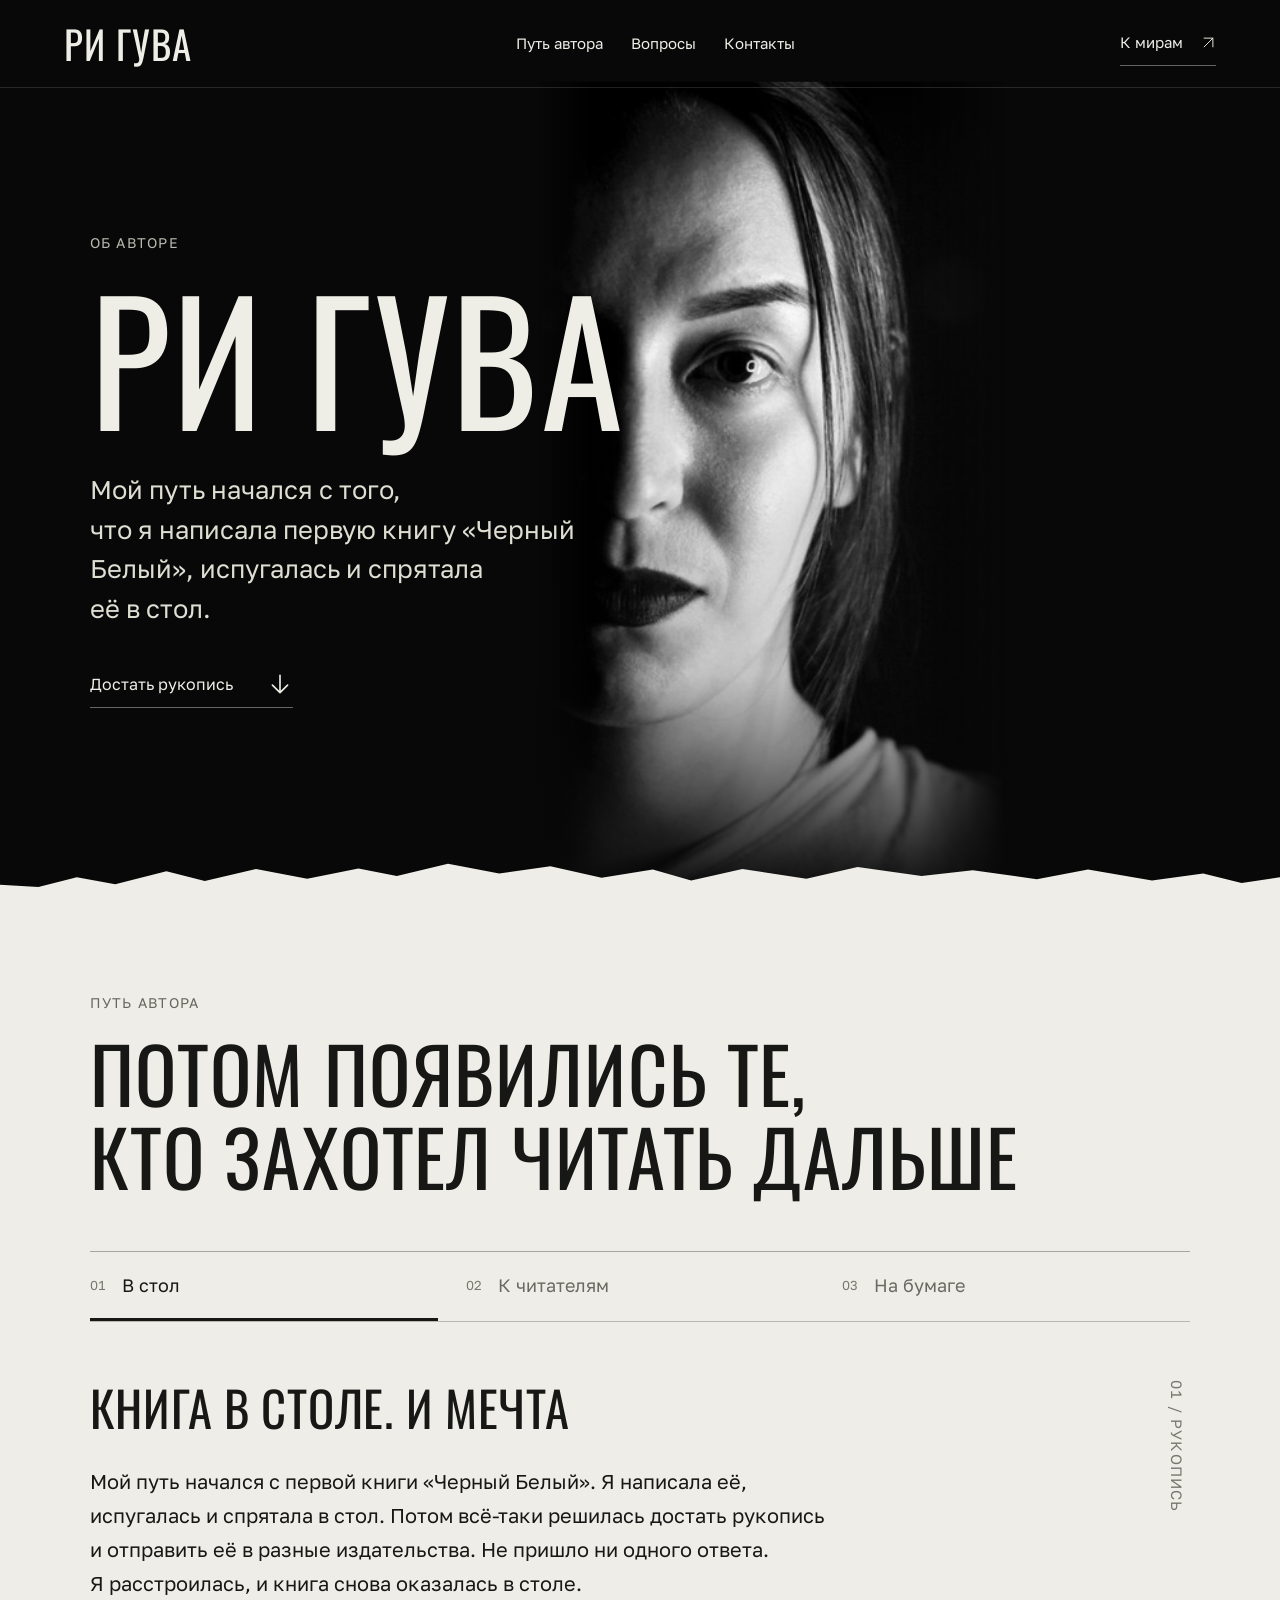
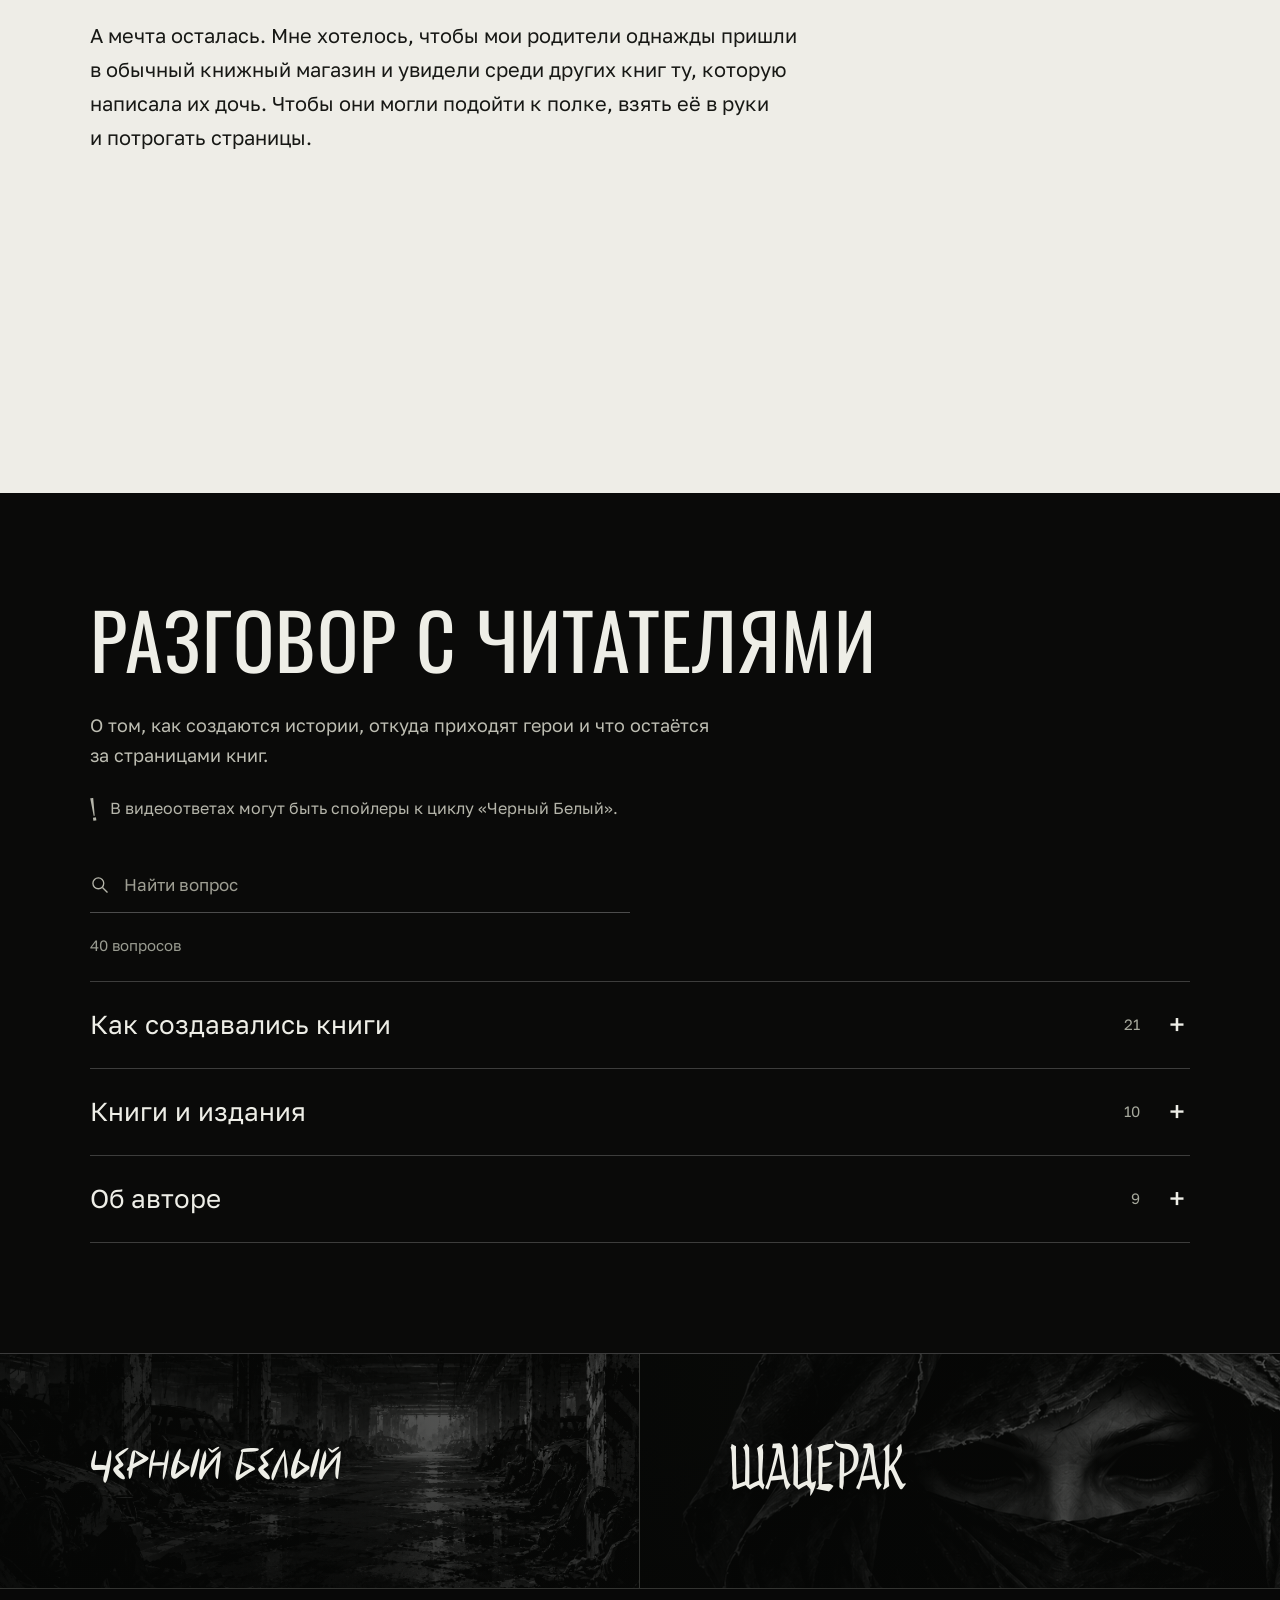
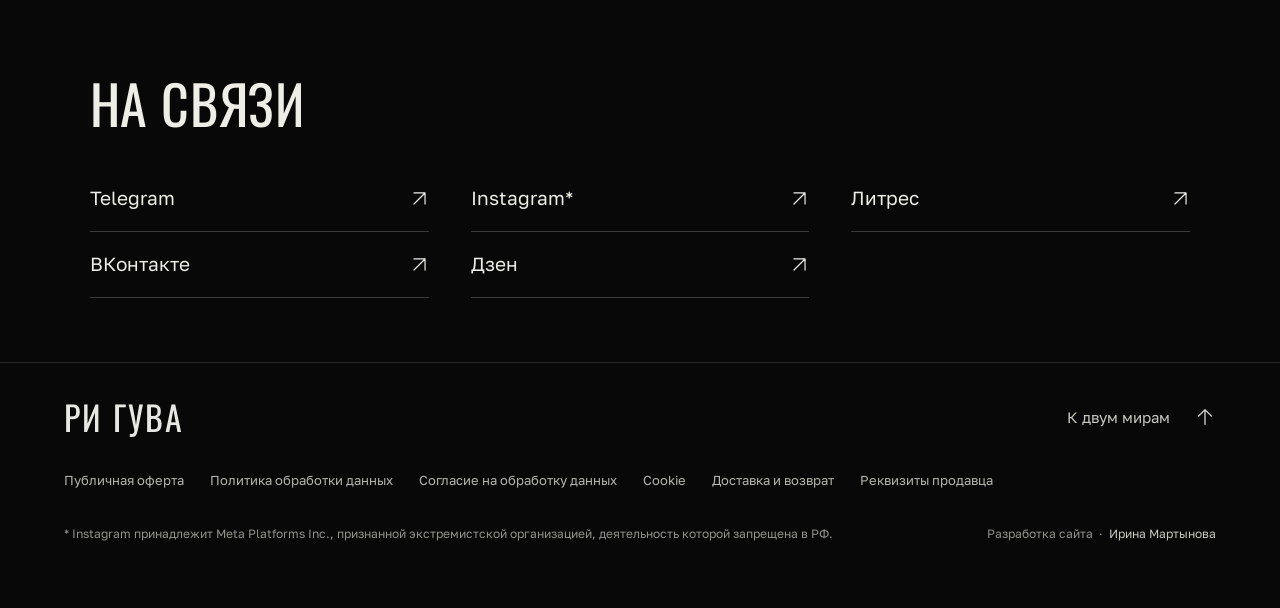
==== commit 3474c4e1: "Fix Russian short-word wrapping and responsive Shata verse" ====
--- a/about/index.html
+++ b/about/index.html
@@ -14,7 +14,7 @@
 <link rel="stylesheet" href="../medieval-font-v9.css">
 <link rel="stylesheet" href="../typography.css">
 <link rel="stylesheet" href="../author-page-v50.css?v=108">
-<script src="../resource-loading-v101.js?v=108.2" defer></script>
+<script src="../resource-loading-v101.js?v=114" defer></script>
 <script src="../focus-input-v110.js?v=110" defer></script>
 <script src="../arrow-icons-v109.js?v=109" defer></script>
 <script src="../questions-data-v16.js?v=45" defer></script>
@@ -29,17 +29,19 @@
 <script src="../legal-v18.js?v=82" defer></script>
 <link rel="stylesheet" href="../arrow-icons-v109.css?v=109">
 <link rel="stylesheet" href="../focus-input-v110.css?v=110">
+<link rel="stylesheet" href="../typography-wrap-v115.css?v=115">
+<script src="../typography-wrap-v115.js?v=115" defer></script>
 </head>
 <body class="author-document">
 <a class="author-skip" href="#author-path">Перейти к истории</a>
 <header class="author-header">
- <a class="author-wordmark" href="../index.html?v=110#home" aria-label="Ри Гува, к двум мирам">РИ ГУВА</a>
+ <a class="author-wordmark" href="../index.html?v=115#home" aria-label="Ри Гува, к двум мирам">РИ ГУВА</a>
  <nav aria-label="Об авторе"><a href="#author-path">Путь автора</a><a href="#author-questions">Вопросы</a><a href="#author-contact">Контакты</a></nav>
- <a class="author-world-return" href="../index.html?v=110#home">К мирам <span aria-hidden="true"><svg class="ri-arrow-icon-v109" viewBox="0 0 24 24" width="1em" height="1em" aria-hidden="true" focusable="false" fill="none" stroke="currentColor" stroke-width="1.5" stroke-linecap="round" stroke-linejoin="round"><path d="M5 19 19 5M5 5h14v14"/></svg></span></a>
+ <a class="author-world-return" href="../index.html?v=115#home">К мирам <span aria-hidden="true"><svg class="ri-arrow-icon-v109" viewBox="0 0 24 24" width="1em" height="1em" aria-hidden="true" focusable="false" fill="none" stroke="currentColor" stroke-width="1.5" stroke-linecap="round" stroke-linejoin="round"><path d="M5 19 19 5M5 5h14v14"/></svg></span></a>
 </header>
 <main>
  <section class="author-hero" aria-labelledby="author-name">
-  <figure class="author-portrait"><img src="../assets/author-v50/ri-guva-portrait.svg" width="640" height="640" alt="Портрет Ри Гувы"></figure>
+  <figure class="author-portrait"><img data-ri-deferred="../assets/author-v50/ri-guva-portrait.svg" data-ri-base="document" width="640" height="640" alt="Портрет Ри Гувы"></figure>
   <div class="author-hero-copy">
    <p class="author-eyebrow">Об авторе</p>
    <h1 id="author-name">Ри Гува</h1>
@@ -90,8 +92,8 @@
   </div>
  </section>
  <nav class="author-next-worlds" aria-label="Миры Ри Гувы">
-  <a class="author-next-world" href="../index.html?v=110#world-black-white"><strong>Черный Белый</strong></a>
-  <a class="author-next-world" href="../index.html?v=110#world-shatserak"><strong>Шацерак</strong></a>
+  <a class="author-next-world" href="../index.html?v=115#world-black-white"><strong>Черный Белый</strong></a>
+  <a class="author-next-world" href="../index.html?v=115#world-shatserak"><strong>Шацерак</strong></a>
  </nav>
 </main>
 <footer class="author-contact" id="author-contact" aria-labelledby="author-contact-title">
@@ -109,8 +111,8 @@
 <div class="site-footer-v82" data-shared-footer="v82">
  <div class="site-footer-v82__inner">
   <div class="site-footer-v82__top">
-   <a class="site-footer-v82__wordmark" href="../index.html?v=110#home" data-worlds-home aria-label="Ри Гува, к двум мирам">РИ ГУВА</a>
-   <a class="site-footer-v82__home" href="../index.html?v=110#home" data-worlds-home>К двум мирам <span aria-hidden="true"><svg class="ri-arrow-icon-v109" viewBox="0 0 24 24" width="1em" height="1em" aria-hidden="true" focusable="false" fill="none" stroke="currentColor" stroke-width="1.5" stroke-linecap="round" stroke-linejoin="round"><path d="M12 20V4M5 11l7-7 7 7"/></svg></span></a>
+   <a class="site-footer-v82__wordmark" href="../index.html?v=115#home" data-worlds-home aria-label="Ри Гува, к двум мирам">РИ ГУВА</a>
+   <a class="site-footer-v82__home" href="../index.html?v=115#home" data-worlds-home>К двум мирам <span aria-hidden="true"><svg class="ri-arrow-icon-v109" viewBox="0 0 24 24" width="1em" height="1em" aria-hidden="true" focusable="false" fill="none" stroke="currentColor" stroke-width="1.5" stroke-linecap="round" stroke-linejoin="round"><path d="M12 20V4M5 11l7-7 7 7"/></svg></span></a>
   </div>
   <nav class="site-footer-v82__documents" aria-label="Документы">
    <button type="button" data-legal-open="offer" aria-haspopup="dialog" aria-controls="legal-dialog">Публичная оферта</button>
--- a/typography-wrap-v115.css
+++ b/typography-wrap-v115.css
@@ -0,0 +1,11 @@
+/* Desktop verse follows meaning. Narrow columns return to normal text flow. */
+body.cinema.two-worlds[data-world='shatserak'] #story .chapter-description .shat-verse-line-v115{display:block}
+body.cinema.two-worlds[data-world='shatserak'] #story .chapter-description{ text-wrap:pretty }
+body.cinema.two-worlds p,
+body.author-document p{ text-wrap:pretty }
+@media(max-width:600px){
+  body.cinema.two-worlds[data-world='shatserak'] #story .chapter-description{
+    font-size:clamp(26px,7.8vw,34px);line-height:1.28;max-width:100%;text-wrap:pretty;
+  }
+  body.cinema.two-worlds[data-world='shatserak'] #story .chapter-description .shat-verse-line-v115{display:inline-block;max-width:100%;vertical-align:top;white-space:normal;text-wrap:pretty}
+}
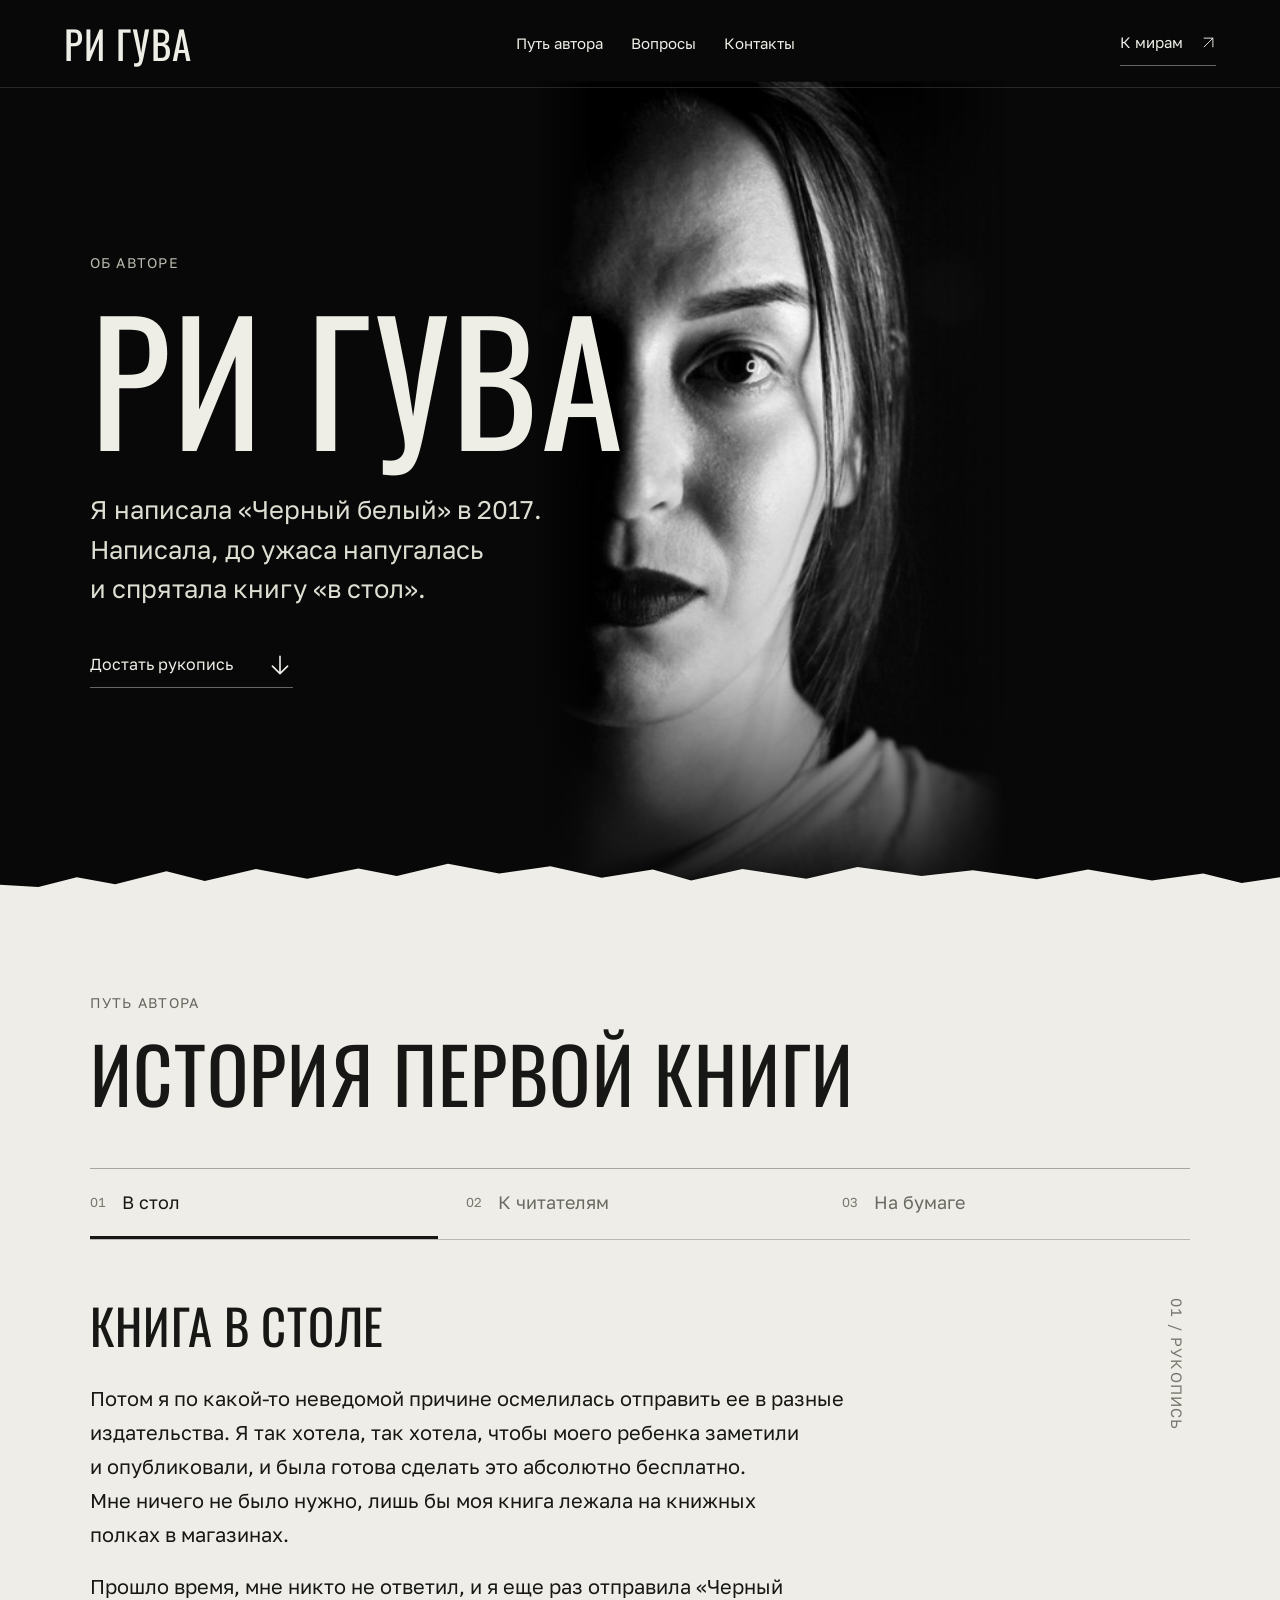
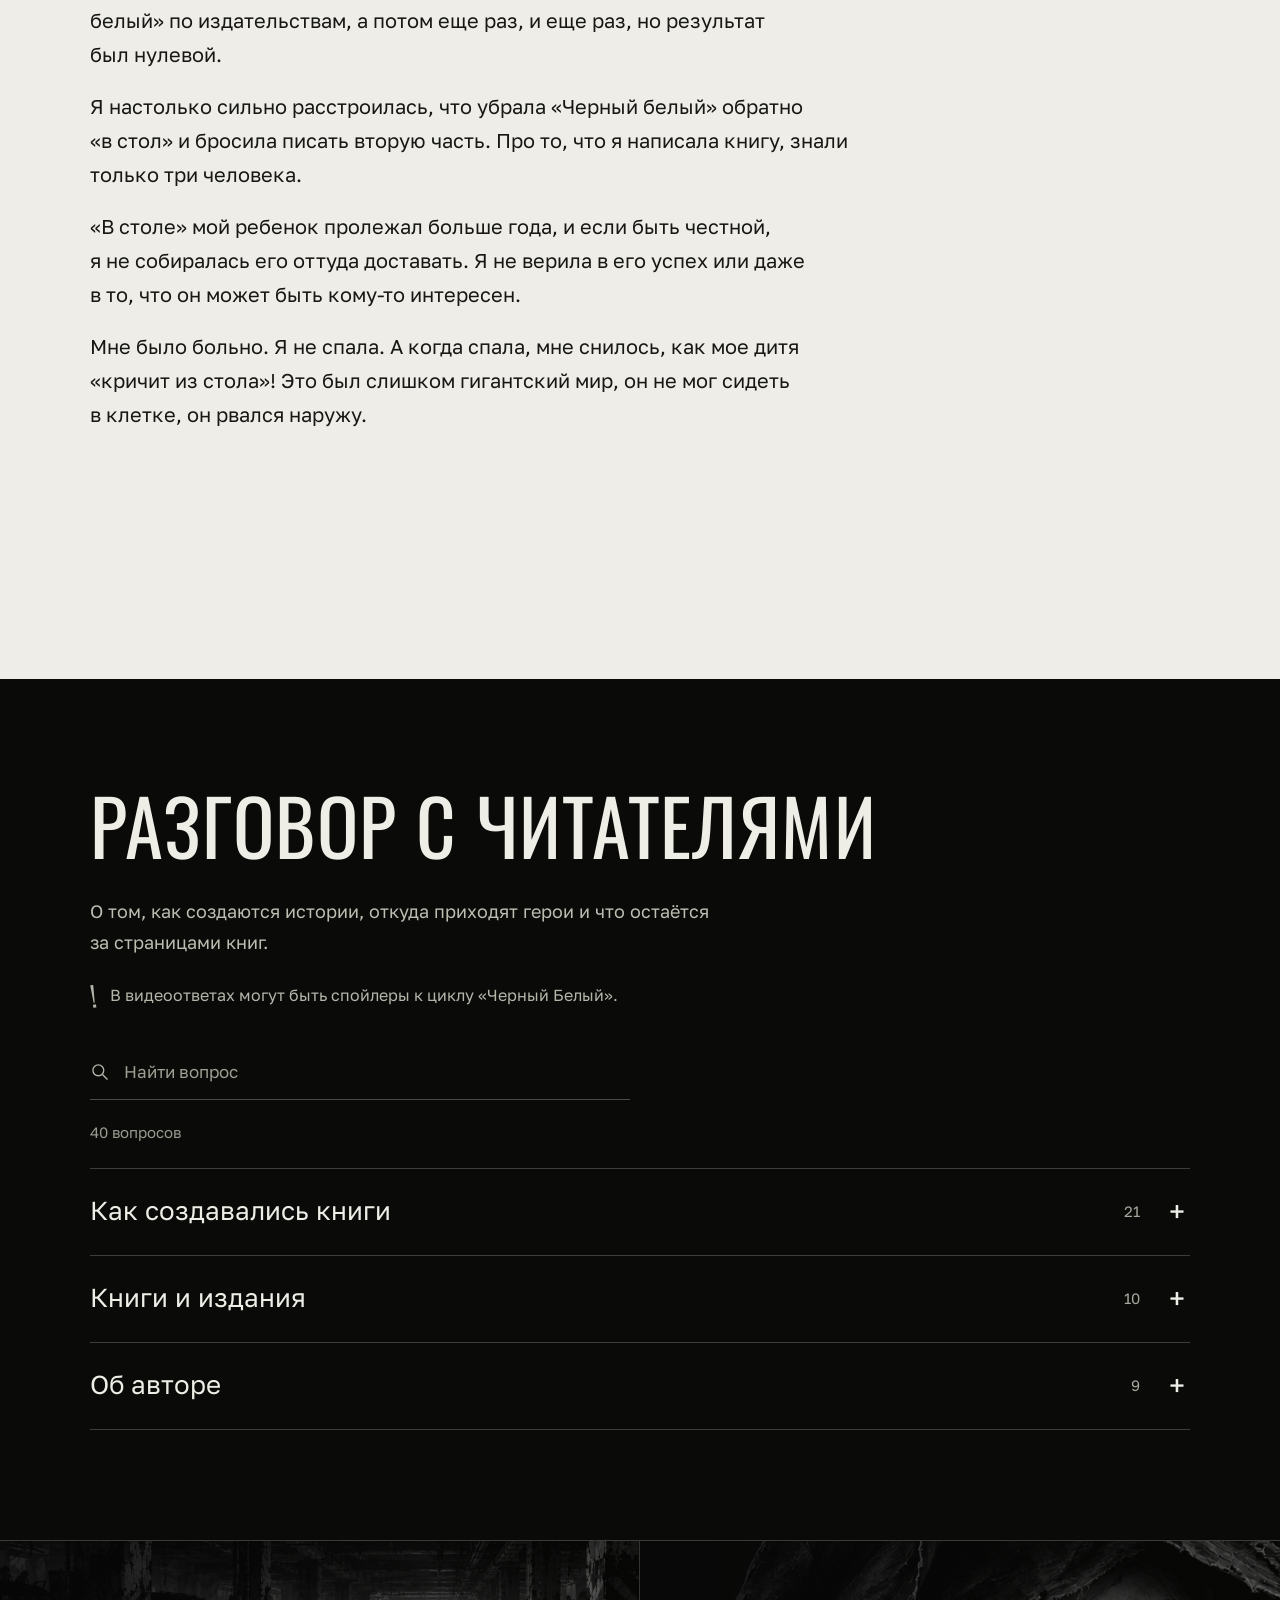
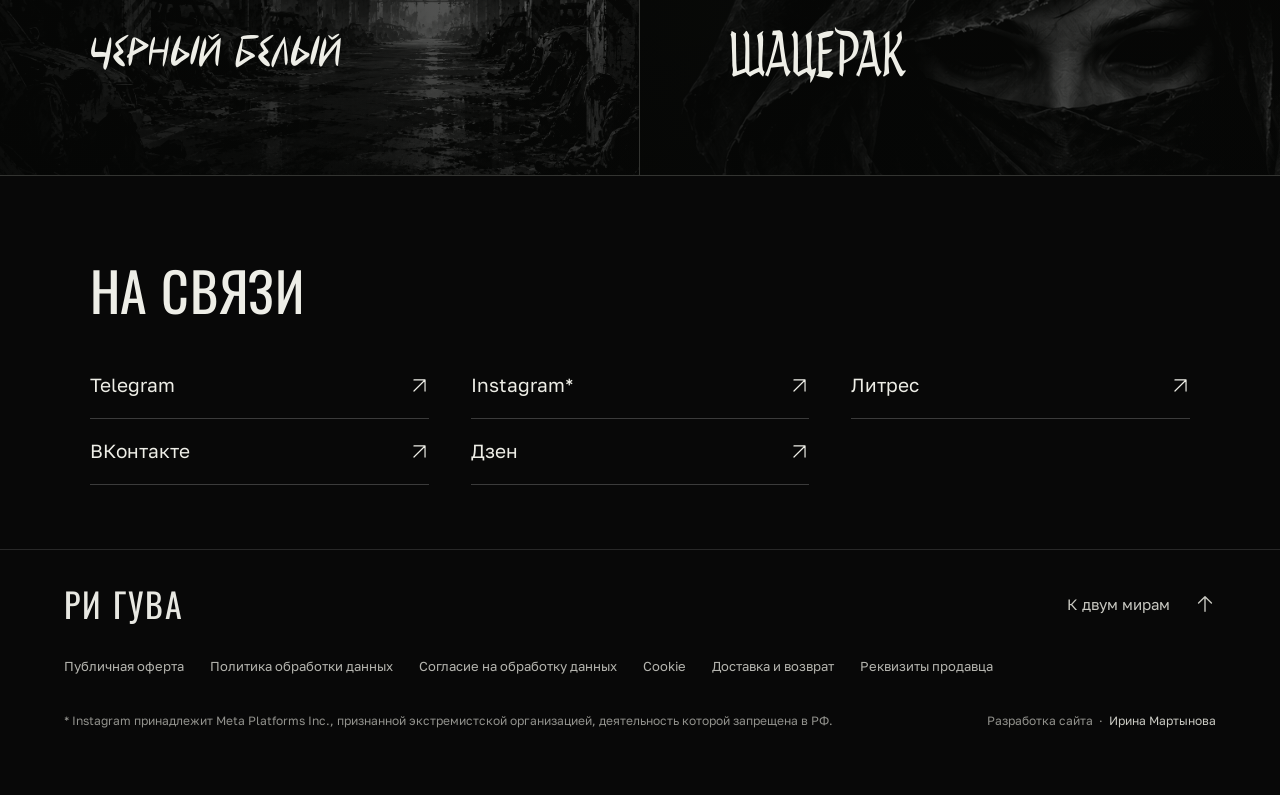
==== commit f00fdfae: "Update Ri Guva author story and Telegram link" ====
--- a/about/index.html
+++ b/about/index.html
@@ -31,6 +31,12 @@
 <link rel="stylesheet" href="../focus-input-v110.css?v=110">
 <link rel="stylesheet" href="../typography-wrap-v115.css?v=115">
 <script src="../typography-wrap-v115.js?v=115" defer></script>
+<style>
+body.author-document .author-story-link { text-decoration: underline; text-underline-offset: .16em; }
+@media (max-width: 700px) {
+  body.author-document.author-tabs-ready-v84 .author-story-panel[hidden] { display: none !important; }
+}
+</style>
 </head>
 <body class="author-document">
 <a class="author-skip" href="#author-path">Перейти к истории</a>
@@ -45,12 +51,12 @@
   <div class="author-hero-copy">
    <p class="author-eyebrow">Об авторе</p>
    <h1 id="author-name">Ри Гува</h1>
-   <p class="author-lead">Мой путь начался с того, что я написала первую книгу «Черный Белый», испугалась и спрятала её в стол.</p>
+   <p class="author-lead">Я написала «Черный белый» в 2017. Написала, до ужаса напугалась и спрятала книгу «в стол».</p>
    <a class="author-world-return" href="#author-path">Достать рукопись <span aria-hidden="true"><svg class="ri-arrow-icon-v109" viewBox="0 0 24 24" width="1em" height="1em" aria-hidden="true" focusable="false" fill="none" stroke="currentColor" stroke-width="1.5" stroke-linecap="round" stroke-linejoin="round"><path d="M12 4v16M5 13l7 7 7-7"/></svg></span></a>
   </div>
  </section>
  <section class="author-path" id="author-path" aria-labelledby="author-path-title">
-  <div class="author-section-heading"><div><p class="author-eyebrow">Путь автора</p><h2 id="author-path-title">Потом появились те, кто&nbsp;захотел читать дальше</h2></div></div>
+  <div class="author-section-heading"><div><p class="author-eyebrow">Путь автора</p><h2 id="author-path-title">История первой книги</h2></div></div>
   <div class="author-manuscript">
    <div class="author-story-tabs" role="tablist" aria-label="Три главы пути автора">
     <button class="author-story-tab" type="button" id="author-tab-drawer" role="tab" aria-controls="author-panel-drawer" aria-selected="true" data-author-chapter="drawer" data-author-folio="01"><span aria-hidden="true">01</span>В&nbsp;стол</button>
@@ -59,23 +65,32 @@
    </div>
    <div class="author-story-stage">
     <section class="author-story-panel" id="author-panel-drawer" role="tabpanel" aria-labelledby="author-tab-drawer" tabindex="0" data-author-panel="drawer">
-     <h3>Книга в&nbsp;столе. И&nbsp;мечта</h3>
-     <p>Мой путь начался с первой книги «Черный Белый». Я написала её, испугалась и спрятала в стол. Потом всё-таки решилась достать рукопись и отправить её в разные издательства. Не пришло ни одного ответа. Я расстроилась, и книга снова оказалась в столе.</p>
-     <p>А мечта осталась. Мне хотелось, чтобы мои родители однажды пришли в обычный книжный магазин и увидели среди других книг ту, которую написала их дочь. Чтобы они могли подойти к полке, взять её в руки и потрогать страницы.</p>
+     <h3>Книга в&nbsp;столе</h3>
+     <p>Потом я по какой-то неведомой причине осмелилась отправить ее в разные издательства. Я так хотела, так хотела, чтобы моего ребенка заметили и опубликовали, и была готова сделать это абсолютно бесплатно. Мне ничего не было нужно, лишь бы моя книга лежала на книжных полках в магазинах.</p>
+     <p>Прошло время, мне никто не ответил, и я еще раз отправила «Черный белый» по издательствам, а потом еще раз, и еще раз, но результат был нулевой.</p>
+     <p>Я настолько сильно расстроилась, что убрала «Черный белый» обратно «в стол» и бросила писать вторую часть. Про то, что я написала книгу, знали только три человека.</p>
+     <p>«В столе» мой ребенок пролежал больше года, и если быть честной, я не собиралась его оттуда доставать. Я не верила в его успех или даже в то, что он может быть кому-то интересен.</p>
+     <p>Мне было больно. Я не спала. А когда спала, мне снилось, как мое дитя «кричит из стола»! Это был слишком гигантский мир, он не мог сидеть в клетке, он рвался наружу.</p>
     </section>
     <section class="author-story-panel" id="author-panel-readers" role="tabpanel" aria-labelledby="author-tab-readers" tabindex="0" data-author-panel="readers" hidden>
      <h3>Историю стали ждать</h3>
-     <p>Спустя полтора года я снова собрала всю смелость и выложила «Черный Белый» на бесплатном сайте. И мой мир начал меняться. Появились комментарии, донаты, подписки и люди, которым была нужна моя история.</p>
-     <p>Когда вышло продолжение, некоторые читатели возвращались к первой части по шесть раз. Мне было трудно в это поверить. Это был тот самый шок, который не получается передать словами. А потом всё чаще звучала одна просьба: выпустить бумажные книги. Читатели хотели не только читать с экрана, но и держать любимую историю в руках.</p>
+     <p>И в 2019 я уже не могла его сдерживать и решила опубликовать свое творение на одном сайте, который тогда был очень популярен. Причем сделала я это бесплатно, ведь я ничего не ждала от своего ребенка, мне просто хотелось, чтобы он кому-то понравился.</p>
+     <p>И через сутки все изменилось.</p>
+     <p>Пошли первые комментарии. Первые донаты: читатели просто так скидывали мне деньги в личный кабинет.</p>
+     <p>Потом люди стали подписываться на меня в запрещенной сети и просить продолжение.</p>
+     <p>Многие говорили, что моя книга изменила их жизнь. Кто-то говорил, что она вытянула их из депрессии и кризисов. Были и такие читатели, которые к моменту выхода «Цвета тишины» перечитали первую часть уже по 6 раз, и для меня это был не просто шок… Я ахуела так, что даже мне, писателю, тяжело передать это словами.</p>
     </section>
     <section class="author-story-panel" id="author-panel-paper" role="tabpanel" aria-labelledby="author-tab-paper" tabindex="0" data-author-panel="paper" hidden>
-     <h3>Книги можно держать в руках</h3>
-     <p>Бумажное издание я стала делать сама. Научилась верстать книги, нашла типографию и начала печатать. Когда история, которая столько времени существовала в рукописи и на экране, наконец стала настоящей книгой, я была чертовски счастлива.</p>
-     <p>Книги я тоже распространяла сама, через свой канал и социальные сети. Я не пользовалась рекламой и продвижением. Новые читатели приходили благодаря тем, кто уже прочитал мои книги и хотел поделиться ими с другими. За меня всё делало сарафанное радио.</p>
-     <div class="author-dream-v84">
-      <p class="author-dream-intro-v84">У меня была мечта…</p>
-      <blockquote>Чтобы родители могли прийти в книжный магазин и потрогать книгу их дочери</blockquote>
-     </div>
+     <h3>Книги можно держать в&nbsp;руках</h3>
+     <p>Я перестала писать в издательства, перестала мечтать о том, что моя Черно-белая трилогия когда-то будет лежать в книжных магазинах.</p>
+     <p>Я сама нашла типографию, научилась верстать книги, сама сделала макеты, сама стала печатать и, знаете что, я была пиздец как счастлива.</p>
+     <p>В 2023 я начала вести <a class="author-story-link" href="https://t.me/riguva" target="_blank" rel="noopener noreferrer">Telegram-канал</a>, и сейчас его читают больше 5&nbsp;000 человек, и клянусь, я каждый раз в шоке смотрю на эту цифру и не понимаю, как такое могло со мной произойти. Я вообще не думала, что вы станете моей второй семьей и настолько горячо меня полюбите.</p>
+     <p>Впервые мой мир перевернулся в 2017, когда я написала книгу.</p>
+     <p>Во второй раз мой мир перевернулся в 2019, когда я ее опубликовала.</p>
+     <p>В третий раз мой мир перевернулся в 2020, когда я выложила «Цвет тишины», и он в первые же несколько дней получил плашки «Бестселлер» и «Хит продаж».</p>
+     <p>В четвертый раз мой мир перевернулся в 2023, когда я решила вести канал в телеграме.</p>
+     <p>И в пятый раз мой мир перевернулся в 2025, когда сразу два издательства захотели печатать мои книги.</p>
+     <p>На сегодня напечатано и продано более 100&nbsp;тыс. книг.</p>
     </section>
     <span class="author-folio" id="author-folio" aria-hidden="true"><span class="author-folio-number-v84" id="author-folio-number-v84">01</span> / РУКОПИСЬ</span>
    </div>
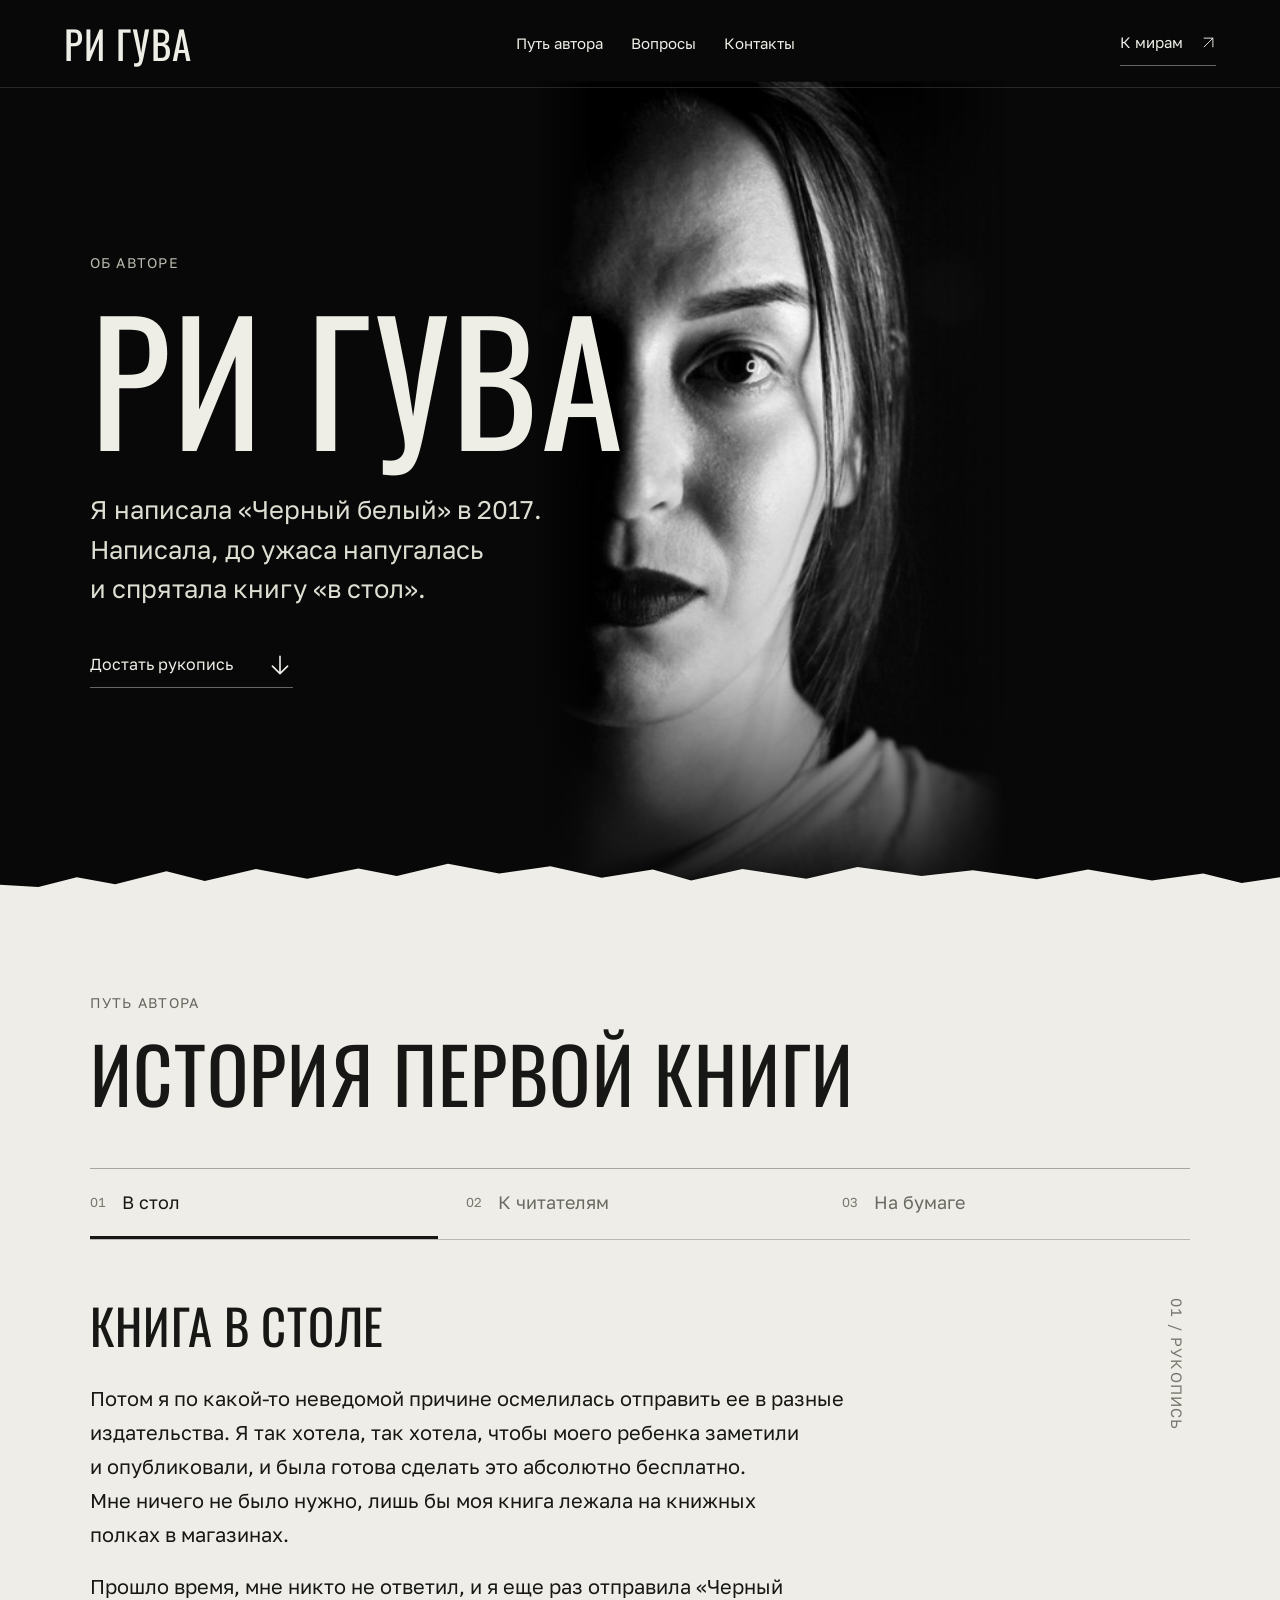
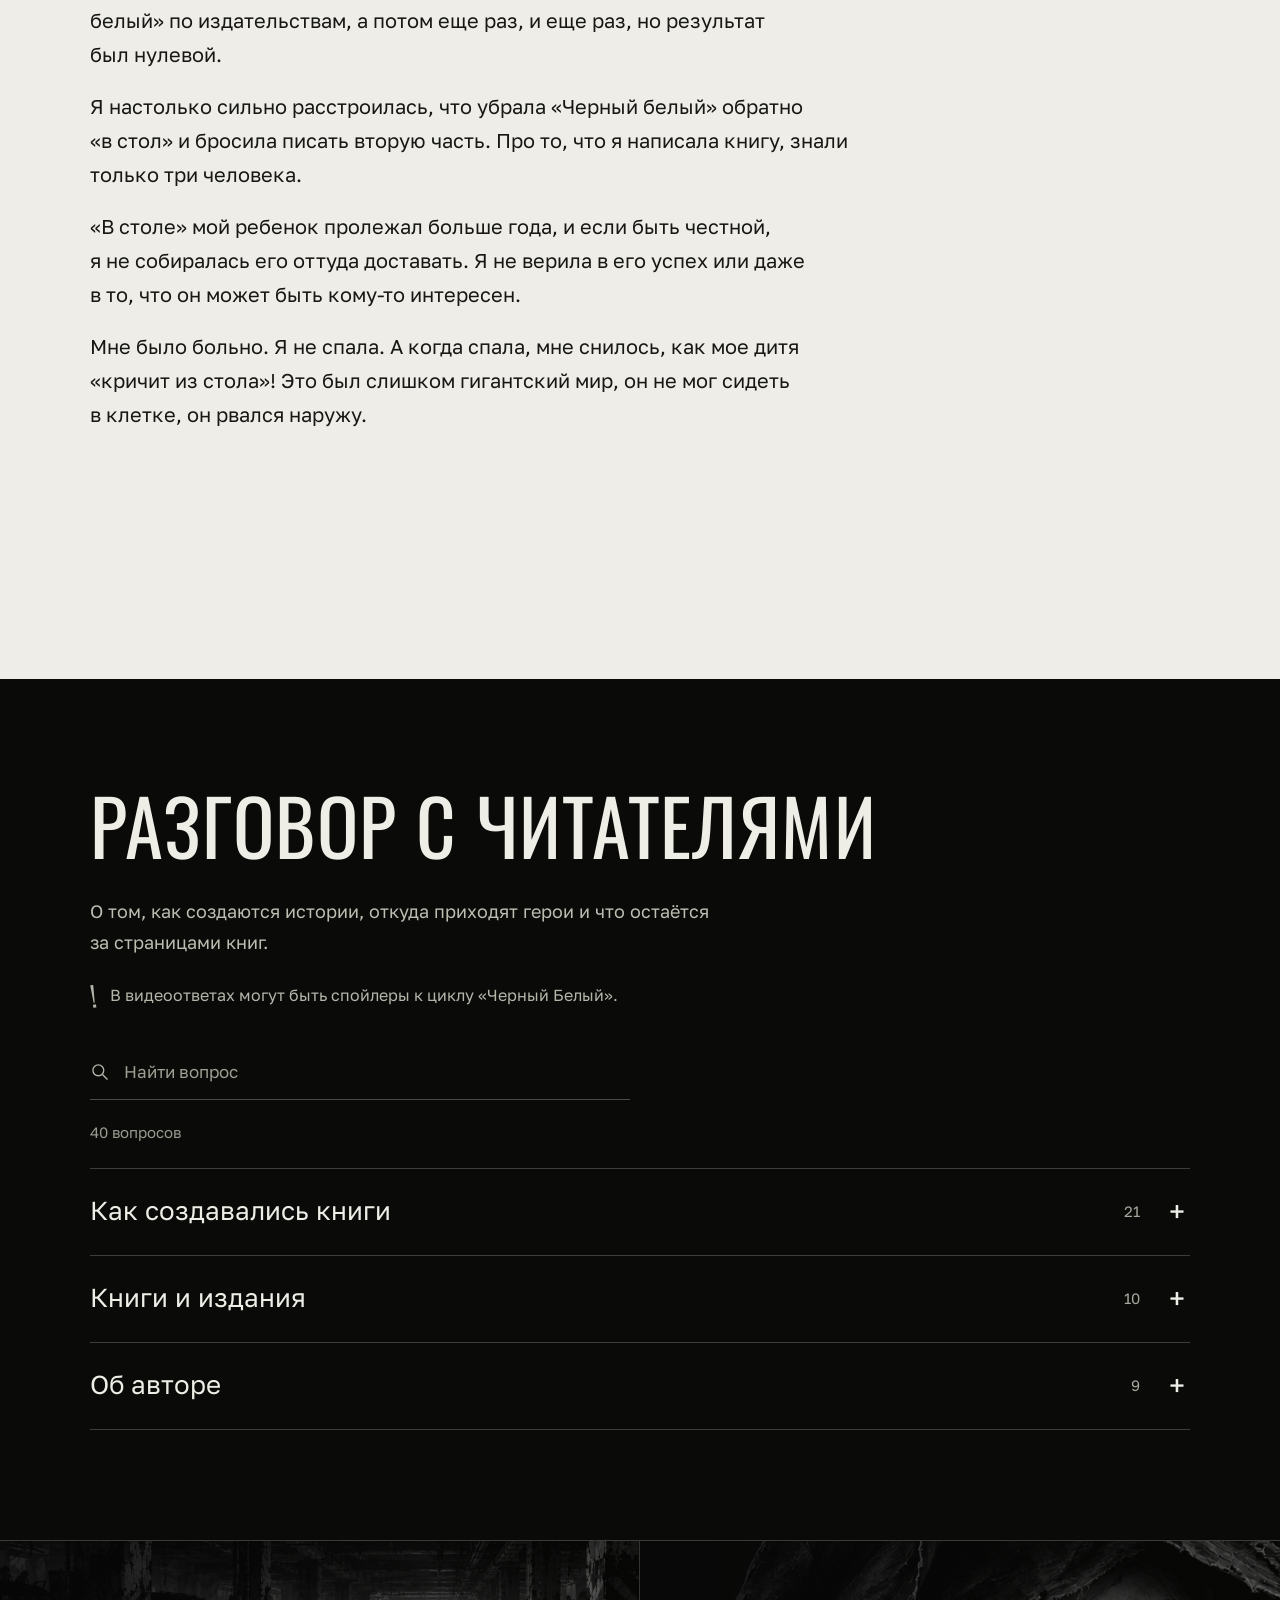
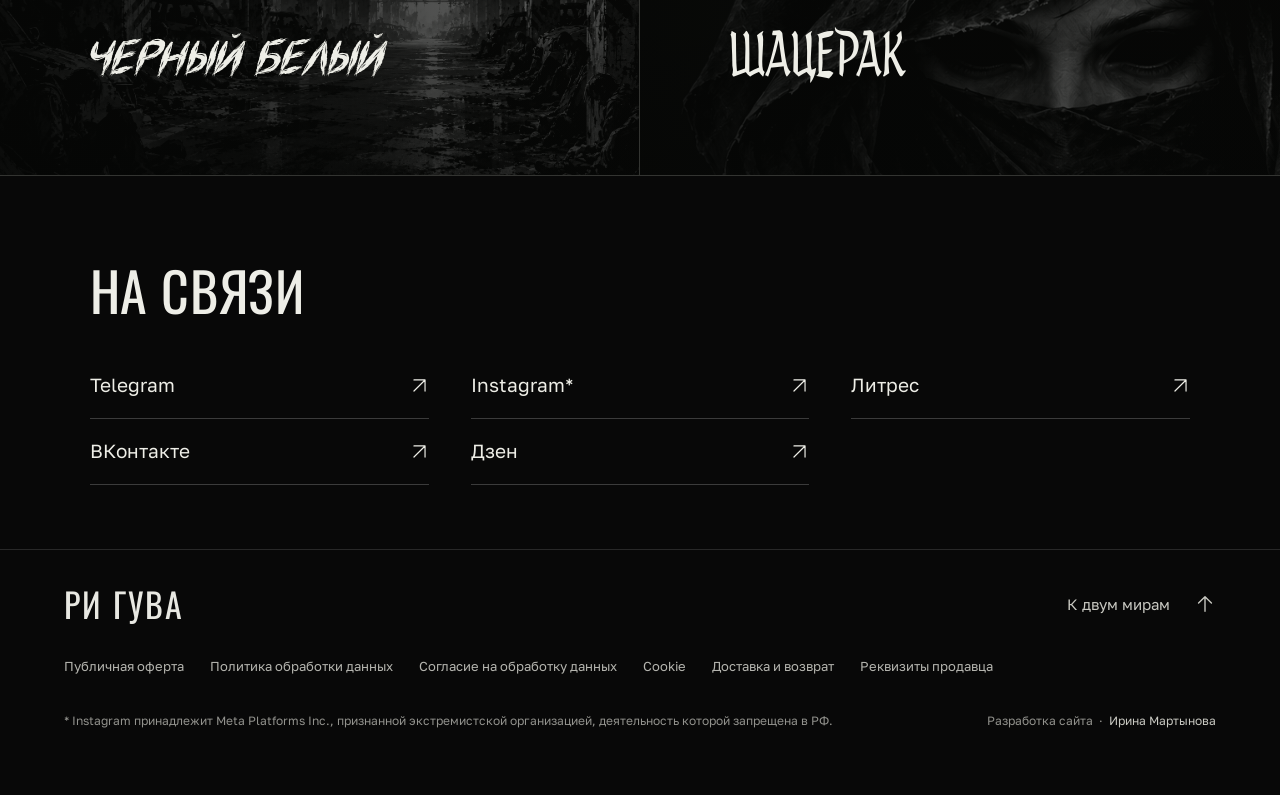
==== commit 9fd63445: "Use the verified Ri Dry Brush v02 typeface on Ri Guva" ====
--- a/about/index.html
+++ b/about/index.html
@@ -30,6 +30,7 @@
 <link rel="stylesheet" href="../arrow-icons-v109.css?v=109">
 <link rel="stylesheet" href="../focus-input-v110.css?v=110">
 <link rel="stylesheet" href="../typography-wrap-v115.css?v=115">
+<link rel="stylesheet" href="../ri-dry-brush-v02.css">
 <script src="../typography-wrap-v115.js?v=115" defer></script>
 <style>
 body.author-document .author-story-link { text-decoration: underline; text-underline-offset: .16em; }
--- a/ri-dry-brush-v02.css
+++ b/ri-dry-brush-v02.css
@@ -0,0 +1,11 @@
+@font-face {
+  font-family: 'Ri Dry Brush';
+  src: url('assets/fonts-worlds/ri-dry-brush-v02.woff2') format('woff2');
+  font-style: normal;
+  font-weight: 400;
+  font-display: swap;
+}
+
+:root {
+  --world-bw-font: 'Ri Dry Brush', 'Cover Condensed', Arial, sans-serif;
+}
